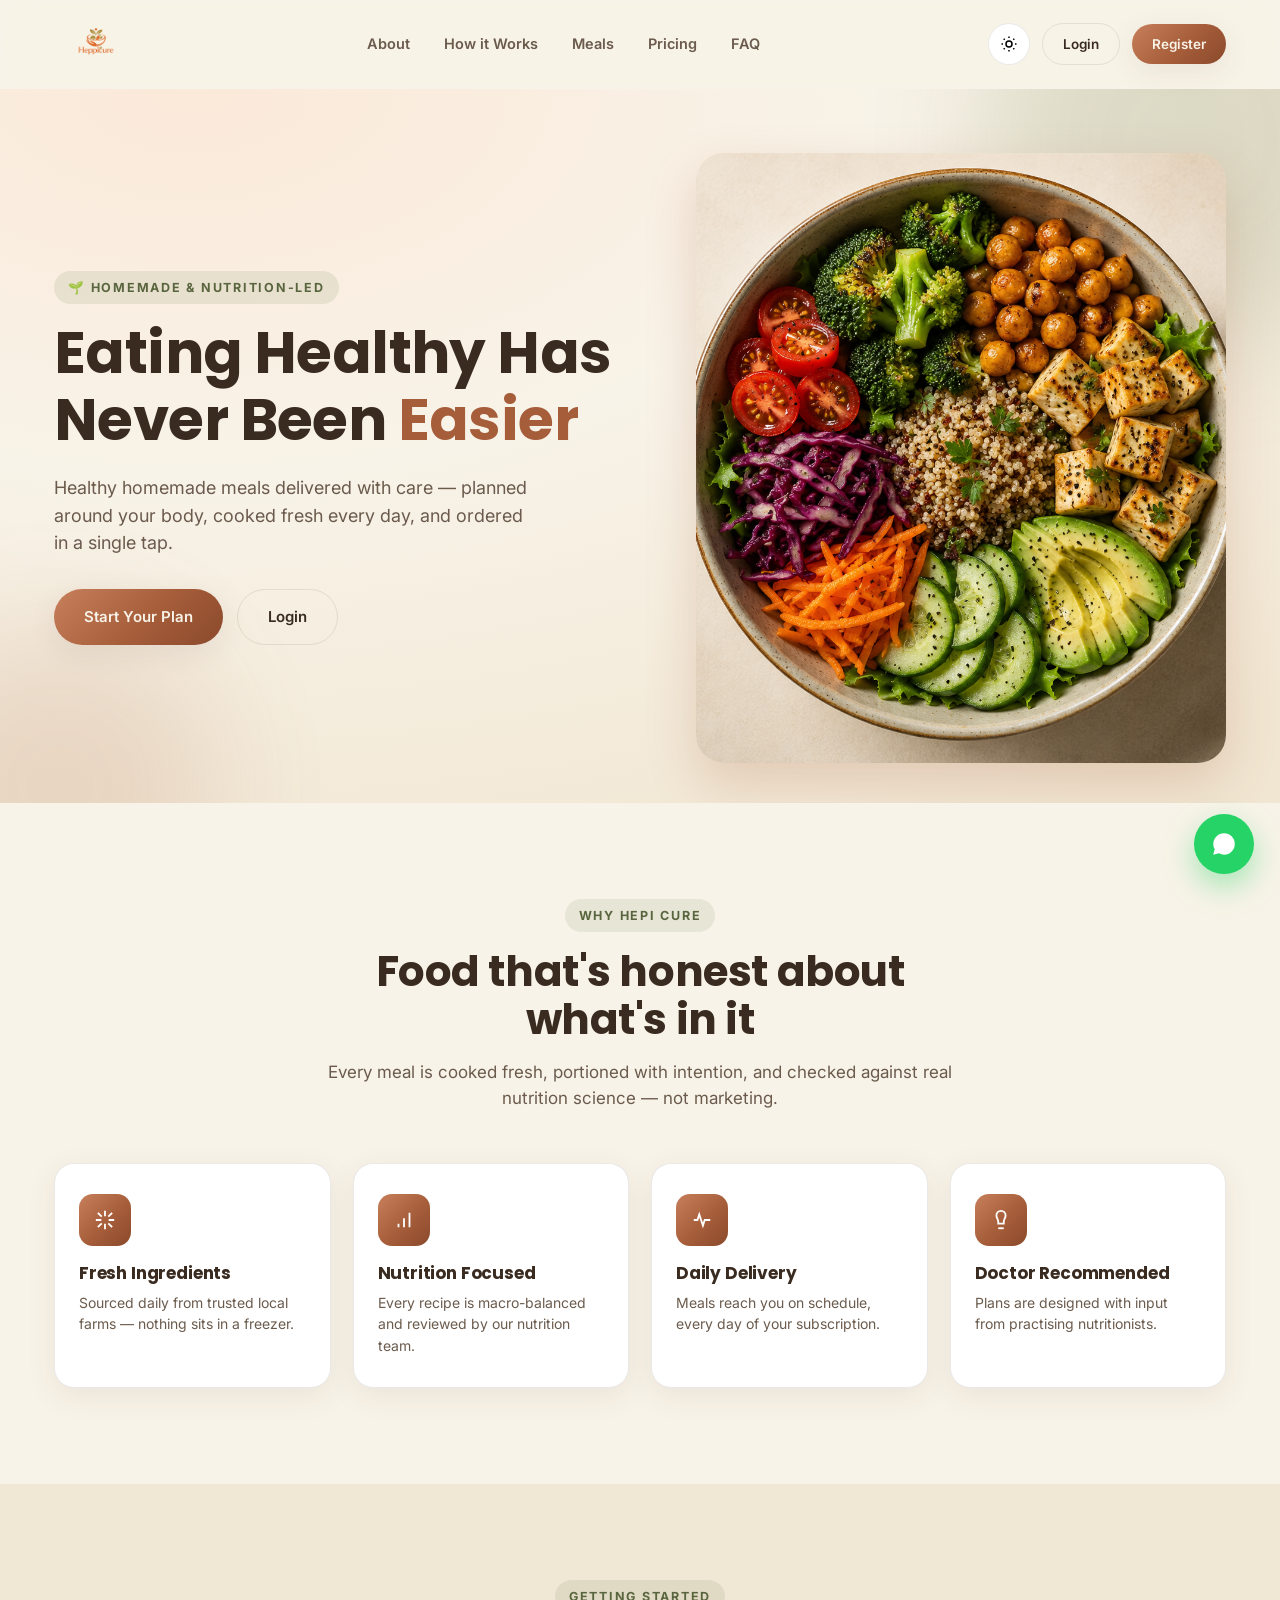
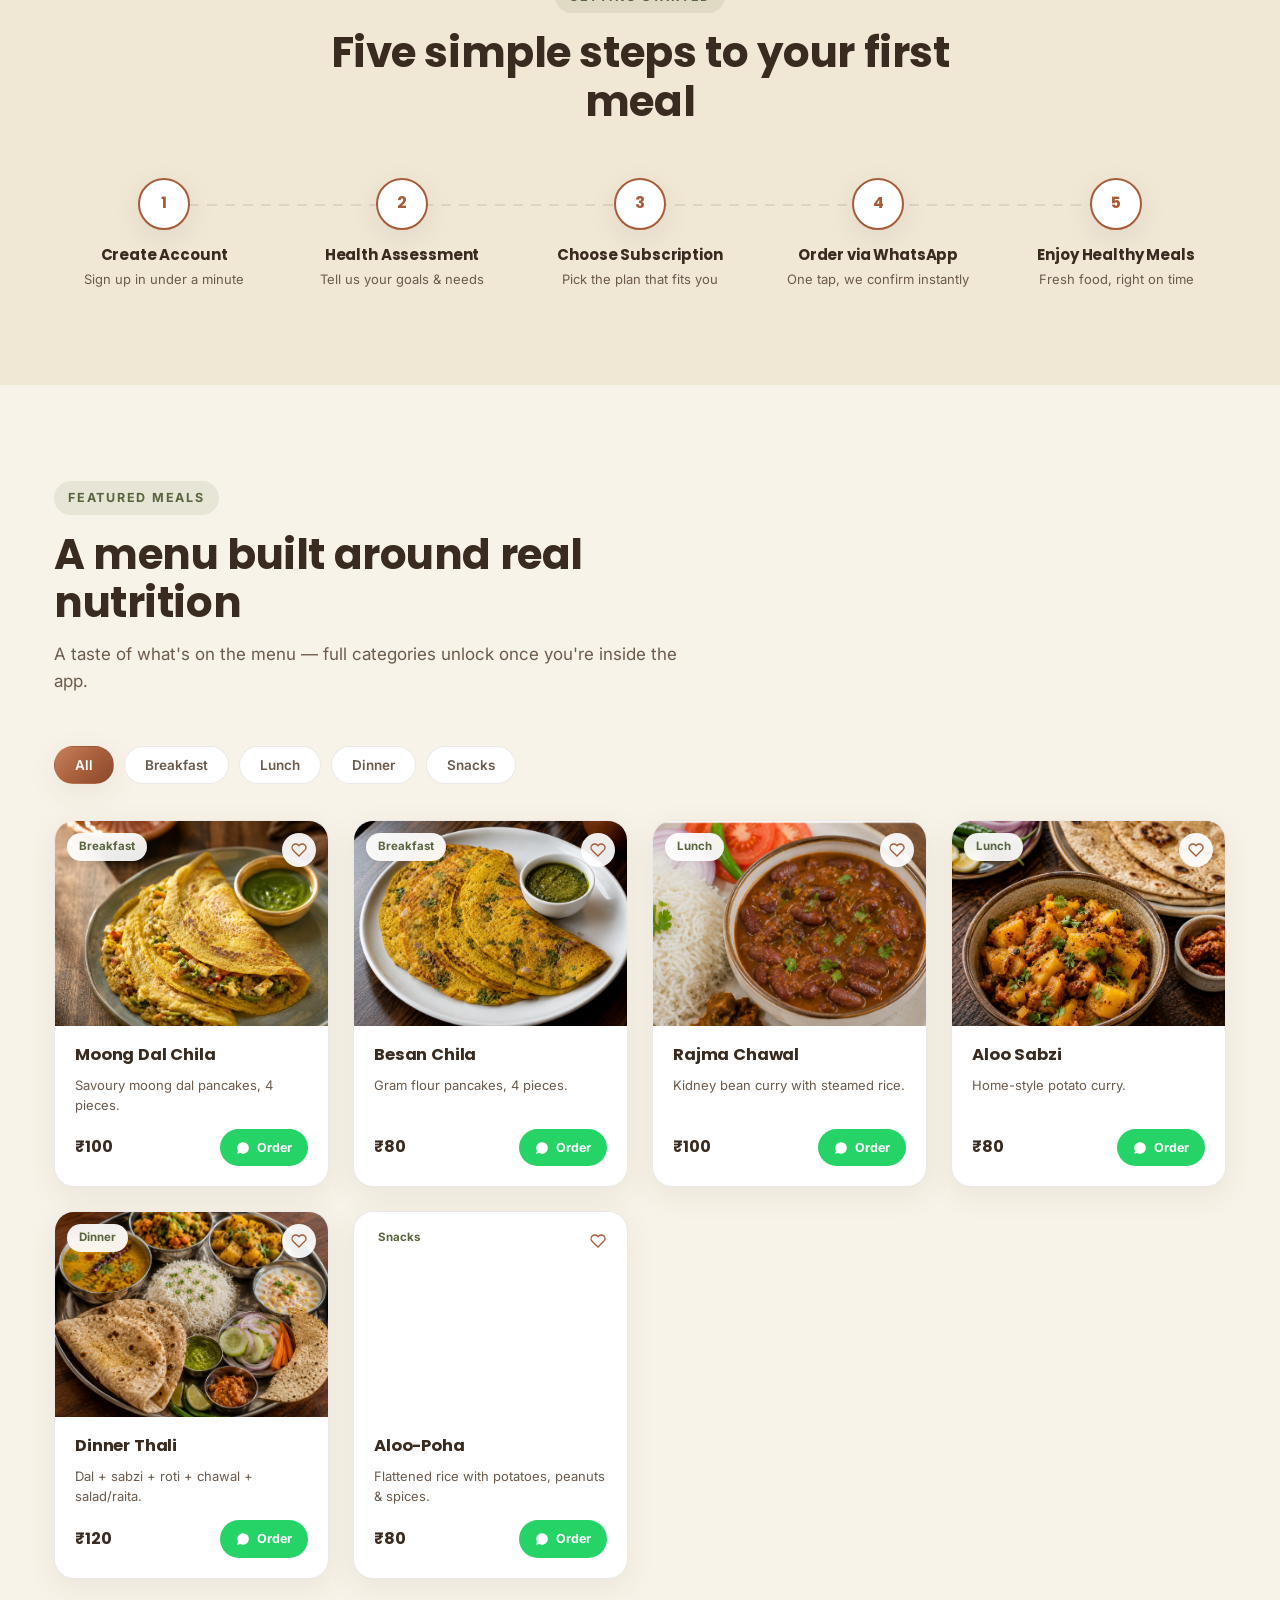
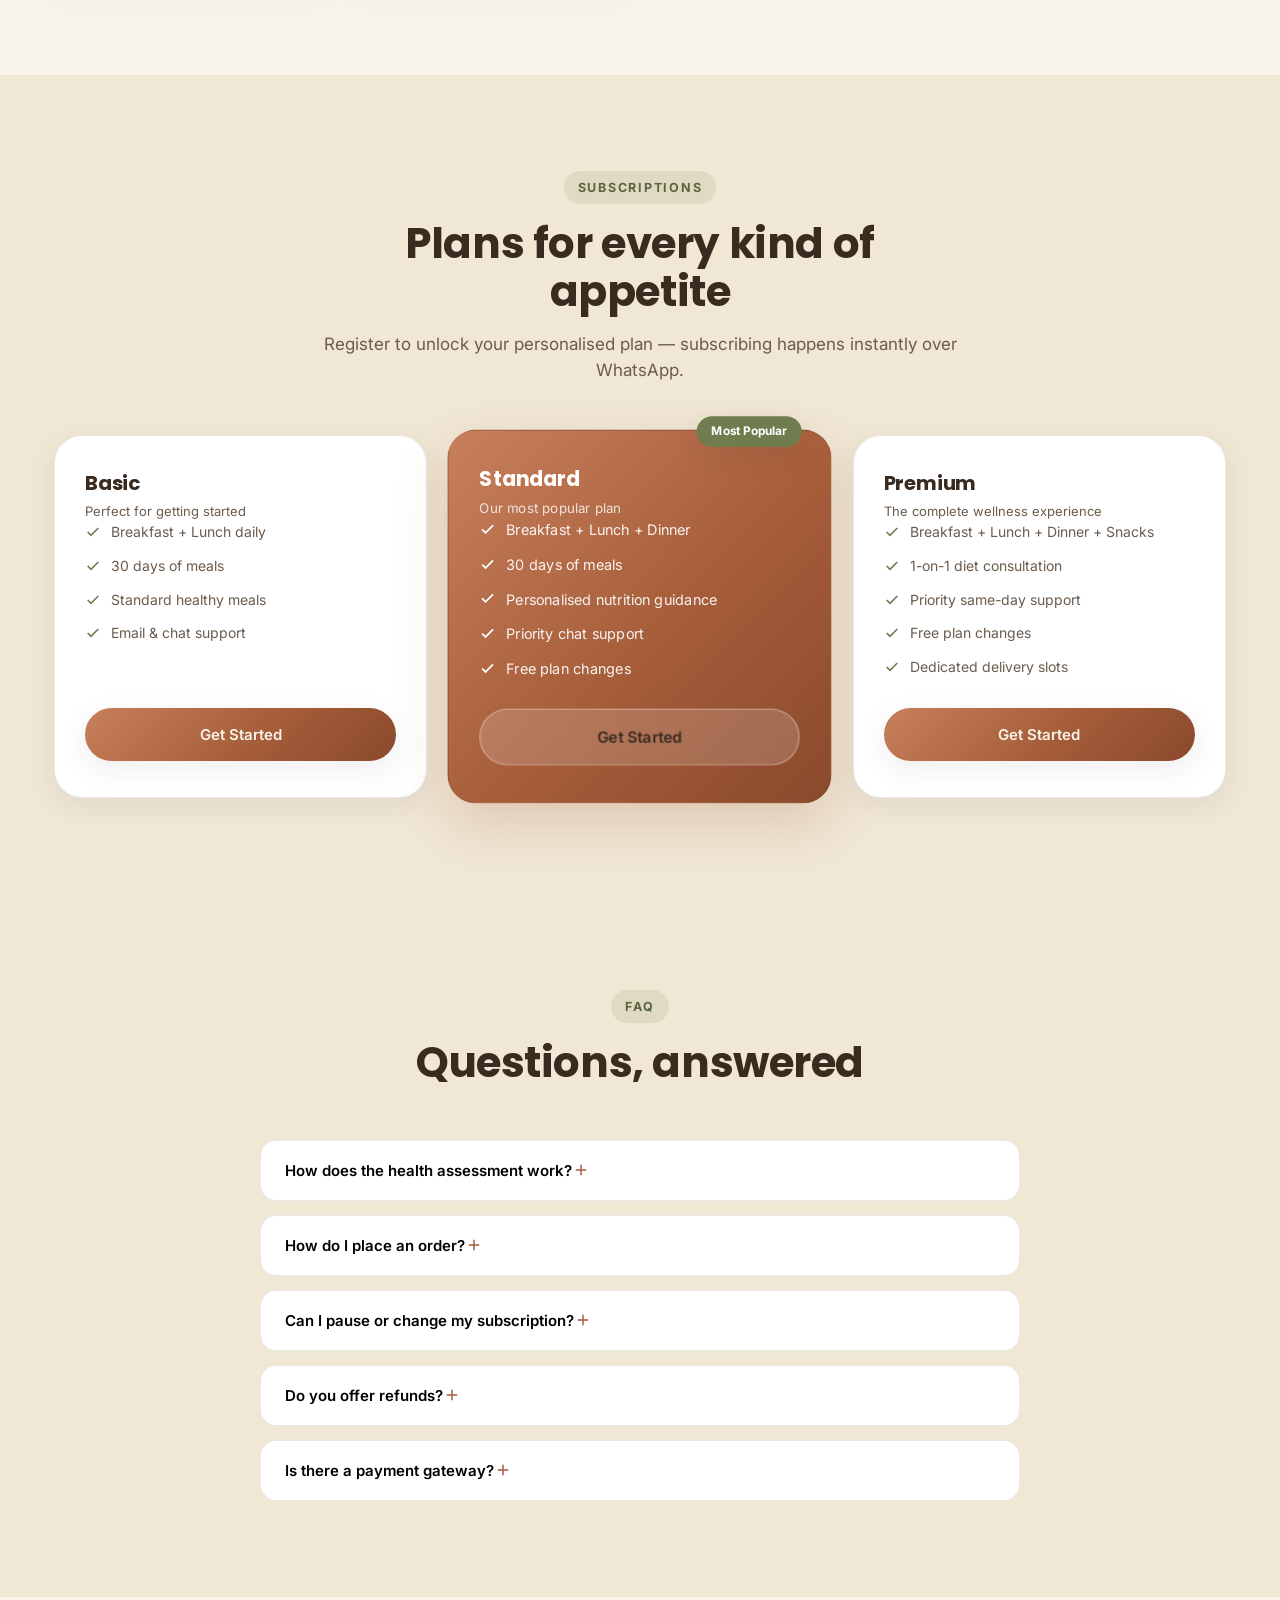
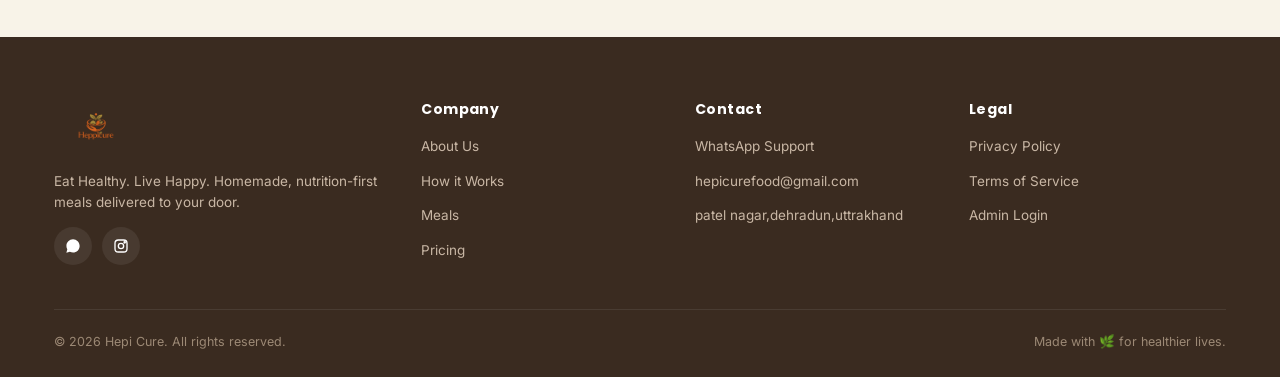
==== index.html @ 38f88aef "Initial Hepi Cure website" ====
<!DOCTYPE html>
<html lang="en">
<head>
<meta charset="UTF-8">
<meta name="viewport" content="width=device-width, initial-scale=1.0">
<title>Hepi Cure — Eat Healthy. Live Happy.</title>
<meta name="description" content="Healthy homemade meals delivered daily. Fresh, nutrition-focused, doctor-recommended subscriptions from Hepi Cure.">
<meta property="og:title" content="Hepi Cure — Eat Healthy. Live Happy.">
<meta property="og:description" content="Healthy homemade meals delivered with care, every single day.">
<meta property="og:type" content="website">
<link rel="icon" href="images/logo.png">
<link rel="stylesheet" href="css/style.css">
</head>
<body>

<nav class="nav">
  <div class="container nav-inner">
    <a href="index.html" class="logo"><img src="images/logo.png" alt="Hepi Cure" class="logo-img"></a>
    <div class="nav-links">
      <a href="#about">About</a>
      <a href="#how">How it Works</a>
      <a href="#meals">Meals</a>
      <a href="#pricing">Pricing</a>
      <a href="#faq">FAQ</a>
    </div>
    <div class="nav-actions">
      <button class="theme-toggle" onclick="toggleTheme()" aria-label="Toggle dark mode">
        <svg width="18" height="18" viewBox="0 0 24 24" fill="none" stroke="currentColor" stroke-width="2"><circle cx="12" cy="12" r="4"/><path d="M12 2v2M12 20v2M4.9 4.9l1.4 1.4M17.7 17.7l1.4 1.4M2 12h2M20 12h2M4.9 19.1l1.4-1.4M17.7 6.3l1.4-1.4"/></svg>
      </button>
      <a href="login.html" class="btn btn-outline btn-sm">Login</a>
      <a href="register.html" class="btn btn-primary btn-sm">Register</a>
    </div>
  </div>
</nav>

<!-- HERO -->
<header class="hero">
  <div class="hero-blob b1"></div>
  <div class="hero-blob b2"></div>

  <div class="container hero-grid">
    <div class="hero-copy">
      <span class="eyebrow">🌱 Homemade &amp; Nutrition-Led</span>

      <h1>
        Eating Healthy Has Never Been
        <span>Easier</span>
      </h1>

      <p>
        Healthy homemade meals delivered with care — planned around your body,
        cooked fresh every day, and ordered in a single tap.
      </p>

      <div class="hero-actions">
        <a href="register.html" class="btn btn-primary">Start Your Plan</a>
        <a href="login.html" class="btn btn-outline">Login</a>
      </div>
    </div>

    <div class="hero-visual">
      <div class="hero-photo">
        <img
          src="images/hero-veg-bowl.png"
          alt="Fresh vegetarian healthy meal bowl"
        >
      </div>
    </div>
  </div>
</header>

<!-- ABOUT -->
<section class="section" id="about">
  <div class="container">
    <div class="section-head center reveal">
      <span class="eyebrow">Why Hepi Cure</span>
      <h2>Food that's honest about what's in it</h2>
      <p>Every meal is cooked fresh, portioned with intention, and checked against real nutrition science — not marketing.</p>
    </div>
    <div class="about-grid">
      <div class="about-card reveal">
        <div class="ic"><svg width="22" height="22" viewBox="0 0 24 24" fill="none" stroke="currentColor" stroke-width="2"><path d="M12 2v6M12 22v-6M4.2 4.2l4.2 4.2M15.6 15.6l4.2 4.2M2 12h6M22 12h-6M4.2 19.8l4.2-4.2M15.6 8.4l4.2-4.2"/></svg></div>
        <h3>Fresh Ingredients</h3>
        <p>Sourced daily from trusted local farms — nothing sits in a freezer.</p>
      </div>
      <div class="about-card reveal">
        <div class="ic"><svg width="22" height="22" viewBox="0 0 24 24" fill="none" stroke="currentColor" stroke-width="2"><path d="M12 20V10M18 20V4M6 20v-4"/></svg></div>
        <h3>Nutrition Focused</h3>
        <p>Every recipe is macro-balanced and reviewed by our nutrition team.</p>
      </div>
      <div class="about-card reveal">
        <div class="ic"><svg width="22" height="22" viewBox="0 0 24 24" fill="none" stroke="currentColor" stroke-width="2"><path d="M3 12h4l2-6 4 12 2-6h6"/></svg></div>
        <h3>Daily Delivery</h3>
        <p>Meals reach you on schedule, every day of your subscription.</p>
      </div>
      <div class="about-card reveal">
        <div class="ic"><svg width="22" height="22" viewBox="0 0 24 24" fill="none" stroke="currentColor" stroke-width="2"><path d="M12 2a5 5 0 0 1 5 5c0 3-2 4-2 7v2H9v-2c0-3-2-4-2-7a5 5 0 0 1 5-5z"/><path d="M9 21h6"/></svg></div>
        <h3>Doctor Recommended</h3>
        <p>Plans are designed with input from practising nutritionists.</p>
      </div>
    </div>
  </div>
</section>

<!-- HOW IT WORKS -->
<section class="section" id="how" style="background:var(--cream-deep);">
  <div class="container">
    <div class="section-head center reveal">
      <span class="eyebrow">Getting Started</span>
      <h2>Five simple steps to your first meal</h2>
    </div>
    <div class="steps steps-row">
      <div class="step reveal"><div class="num">1</div><h4>Create Account</h4><p>Sign up in under a minute</p></div>
      <div class="step reveal"><div class="num">2</div><h4>Health Assessment</h4><p>Tell us your goals &amp; needs</p></div>
      <div class="step reveal"><div class="num">3</div><h4>Choose Subscription</h4><p>Pick the plan that fits you</p></div>
      <div class="step reveal"><div class="num">4</div><h4>Order via WhatsApp</h4><p>One tap, we confirm instantly</p></div>
      <div class="step reveal"><div class="num">5</div><h4>Enjoy Healthy Meals</h4><p>Fresh food, right on time</p></div>
    </div>
  </div>
</section>

<!-- FEATURED MEALS -->
<section class="section" id="meals">
  <div class="container">
    <div class="section-head reveal">
      <span class="eyebrow">Featured Meals</span>
      <h2>A menu built around real nutrition</h2>
      <p>A taste of what's on the menu — full categories unlock once you're inside the app.</p>
    </div>
    <div class="tabs" id="landing-tabs"></div>
    <div class="meal-grid" id="landing-meals"></div>
  </div>
</section>

<!-- PRICING PREVIEW -->
<section class="section" id="pricing" style="background:var(--cream-deep);">
  <div class="container">
    <div class="section-head center reveal">
      <span class="eyebrow">Subscriptions</span>
      <h2>Plans for every kind of appetite</h2>
      <p>Register to unlock your personalised plan — subscribing happens instantly over WhatsApp.</p>
    </div>
    <div class="pricing-grid" id="pricing-grid"></div>
  </div>
</section>

<!-- FAQ -->
<section class="section" id="faq" style="background:var(--cream-deep);">
  <div class="container">
    <div class="section-head center reveal">
      <span class="eyebrow">FAQ</span>
      <h2>Questions, answered</h2>
    </div>
    <div class="faq-list" id="faq-list"></div>
  </div>
</section>

<!-- FOOTER -->
<footer class="footer">
  <div class="container">
    <div class="footer-grid">
      <div class="footer-col">
        <a href="index.html" class="logo"><img src="images/logo.png" alt="Hepi Cure" class="logo-img"></a>
        <p>Eat Healthy. Live Happy. Homemade, nutrition-first meals delivered to your door.</p>
        <div class="social-row">
          <a href="https://wa.me/917300748429" target="_blank" rel="noopener" aria-label="WhatsApp"><svg width="16" height="16" viewBox="0 0 24 24" fill="currentColor" style="color:#fff"><path d="M12.04 2C6.58 2 2.13 6.45 2.13 11.91c0 1.75.46 3.45 1.32 4.95L2.05 22l5.25-1.38a9.9 9.9 0 0 0 4.74 1.21h.005c5.46 0 9.91-4.45 9.91-9.91 0-2.65-1.03-5.14-2.9-7.01A9.82 9.82 0 0 0 12.04 2z"/></svg></a>
          <a href="https://instagram.com" target="_blank" rel="noopener" aria-label="Instagram"><svg width="16" height="16" viewBox="0 0 24 24" fill="none" stroke="#fff" stroke-width="2"><rect x="3" y="3" width="18" height="18" rx="5"/><circle cx="12" cy="12" r="4"/><circle cx="17.5" cy="6.5" r="1"/></svg></a>
        </div>
      </div>
      <div class="footer-col">
        <h4>Company</h4>
        <ul>
          <li><a href="#about">About Us</a></li>
          <li><a href="#how">How it Works</a></li>
          <li><a href="#meals">Meals</a></li>
          <li><a href="#pricing">Pricing</a></li>
        </ul>
      </div>
      <div class="footer-col">
        <h4>Contact</h4>
        <ul>
          <li><a href="https://wa.me/917300748429" target="_blank" rel="noopener">WhatsApp Support</a></li>
          <li><a href="mailto:hepicurefood@gmail.com">hepicurefood@gmail.com</a></li>
          <li><a href="#">patel nagar,dehradun,uttrakhand</a></li>
        </ul>
      </div>
      <div class="footer-col">
        <h4>Legal</h4>
        <ul>
          <li><a href="#">Privacy Policy</a></li>
          <li><a href="#">Terms of Service</a></li>
          <li><a href="admin/login.html">Admin Login</a></li>
        </ul>
      </div>
    </div>
    <div class="footer-bottom">
      <span>© 2026 Hepi Cure. All rights reserved.</span>
      <span>Made with 🌿 for healthier lives.</span>
    </div>
  </div>
</footer>

<a class="fab-wa" href="https://wa.me/917300748429" target="_blank" rel="noopener" aria-label="Chat on WhatsApp">
  <svg width="26" height="26" viewBox="0 0 24 24" fill="currentColor"><path d="M12.04 2C6.58 2 2.13 6.45 2.13 11.91c0 1.75.46 3.45 1.32 4.95L2.05 22l5.25-1.38a9.9 9.9 0 0 0 4.74 1.21h.005c5.46 0 9.91-4.45 9.91-9.91 0-2.65-1.03-5.14-2.9-7.01A9.82 9.82 0 0 0 12.04 2z"/></svg>
</a>

<script src="js/data.js"></script>
<script src="js/app.js"></script>
<script>
  // Featured meals: 2 from each category
  const featured = CATEGORIES.flatMap(c => MEALS.filter(m=>m.cat===c.id).slice(0,2));
  let activeCat = "all";

  function renderTabs(){
    const tabs = document.getElementById("landing-tabs");
    tabs.innerHTML = `<button class="tab-btn ${activeCat==='all'?'active':''}" data-cat="all">All</button>` +
      CATEGORIES.map(c=>`<button class="tab-btn ${activeCat===c.id?'active':''}" data-cat="${c.id}">${c.label}</button>`).join("");
    tabs.querySelectorAll(".tab-btn").forEach(b=>b.addEventListener("click", ()=>{ activeCat=b.dataset.cat; renderTabs(); renderMeals(); }));
  }
  function renderMeals(){
    const grid = document.getElementById("landing-meals");
    const list = activeCat==="all" ? featured : featured.filter(m=>m.cat===activeCat);
    grid.innerHTML = list.map(mealCardHTML).join("");
    initReveal();
  }
  renderTabs(); renderMeals();

  // Pricing
  document.getElementById("pricing-grid").innerHTML = PLANS.map(p=>`
    <div class="price-card reveal ${p.featured?'featured':''}">
      ${p.featured?'<span class="ribbon">Most Popular</span>':''}
      <h3>${p.name}</h3>
      <p style="font-size:13px;${p.featured?'color:rgba(255,255,255,.8)':'color:var(--text-muted)'}">${p.tagline}</p>
      <div class="plan-price">₹${p.price}<span> ${p.period}</span></div>
      <ul class="price-list">
        ${p.features.map(f=>`<li><svg width="16" height="16" viewBox="0 0 24 24" fill="none" stroke="currentColor" stroke-width="2.5"><path d="M20 6L9 17l-5-5"/></svg>${f}</li>`).join("")}
      </ul>
      <a href="register.html" class="btn ${p.featured?'btn-ghost-light':'btn-primary'} btn-block">Get Started</a>
    </div>`).join("");

  // FAQ
  document.getElementById("faq-list").innerHTML = FAQS.map(f=>`
    <div class="faq-item">
      <button class="faq-q">${f.q}
        <svg width="18" height="18" viewBox="0 0 24 24" fill="none" stroke="currentColor" stroke-width="2"><path d="M12 5v14M5 12h14"/></svg>
      </button>
      <div class="faq-a"><p>${f.a}</p></div>
    </div>`).join("");
  initFaq();

  // redirect logged-in users
  document.addEventListener("DOMContentLoaded", initReveal);
</script>
</body>
</html>
---- css/style.css ----
/* ===========================================================
   HEPI CURE — Design System
   Eat Healthy. Live Happy.
   =========================================================== */

@import url('https://fonts.googleapis.com/css2?family=Poppins:wght@500;600;700;800&family=Inter:wght@400;500;600;700&display=swap');

:root{
  /* Brand */
  --terracotta: #A65D3A;
  --terracotta-dark: #8A4A2C;
  --terracotta-light: #C77F5C;
  --cream: #F8F3E8;
  --cream-deep: #F0E7D5;
  --olive: #6F7D4E;
  --olive-dark: #59653E;
  --ink: #3A2B20;
  --ink-soft: #6B5B4D;
  --white: #FFFFFF;

  /* Semantic */
  --bg: var(--cream);
  --surface: var(--white);
  --text: var(--ink);
  --text-muted: var(--ink-soft);
  --border: rgba(58,43,32,0.10);

  --radius: 20px;
  --radius-sm: 12px;
  --radius-lg: 28px;
  --shadow-soft: 0 8px 30px rgba(58,43,32,0.08);
  --shadow-med: 0 14px 40px rgba(58,43,32,0.14);
  --shadow-lift: 0 20px 50px rgba(166,93,58,0.22);

  --grad-hero: radial-gradient(120% 120% at 15% 0%, #FBE9D9 0%, #F8F3E8 45%, #F1E6D2 100%);
  --grad-terracotta: linear-gradient(135deg, #C77F5C 0%, #A65D3A 55%, #8A4A2C 100%);
  --grad-olive: linear-gradient(135deg, #8B9A63 0%, #6F7D4E 100%);

  --font-head: 'Poppins', sans-serif;
  --font-body: 'Inter', sans-serif;

  --ease: cubic-bezier(.22,1,.36,1);
}

[data-theme="dark"]{
  --bg: #211913;
  --surface: #2B2119;
  --text: #F3E9DC;
  --text-muted: #C9B7A5;
  --border: rgba(255,255,255,0.08);
  --cream-deep: #33261C;
  --shadow-soft: 0 8px 30px rgba(0,0,0,0.35);
  --shadow-med: 0 14px 40px rgba(0,0,0,0.45);
  --grad-hero: radial-gradient(120% 120% at 15% 0%, #3A2C20 0%, #211913 55%, #1A130E 100%);
}

*{ box-sizing:border-box; margin:0; padding:0; }
html{ scroll-behavior:smooth; }
body{
  font-family: var(--font-body);
  background: var(--bg);
  color: var(--text);
  line-height:1.55;
  -webkit-font-smoothing:antialiased;
  transition: background .35s var(--ease), color .35s var(--ease);
  overflow-x:hidden;
}
h1,h2,h3,h4{ font-family:var(--font-head); font-weight:700; line-height:1.15; letter-spacing:-0.01em; color:var(--text); }
a{ text-decoration:none; color:inherit; }
img{ max-width:100%; display:block; }
ul{ list-style:none; }
button{ font-family:var(--font-body); cursor:pointer; border:none; background:none; }
input,select,textarea{ font-family:var(--font-body); }
::selection{ background:var(--terracotta); color:var(--cream); }
:focus-visible{ outline:2.5px solid var(--olive); outline-offset:3px; border-radius:6px; }
@media (prefers-reduced-motion: reduce){ *{ animation-duration:0.001ms !important; transition-duration:0.001ms !important; } }

.container{ max-width:1220px; margin:0 auto; padding:0 24px; }
.eyebrow{
  display:inline-flex; align-items:center; gap:8px;
  font-size:12.5px; font-weight:700; letter-spacing:.14em; text-transform:uppercase;
  color:var(--olive-dark); background:rgba(111,125,78,0.12);
  padding:7px 14px; border-radius:100px; margin-bottom:16px;
}
[data-theme="dark"] .eyebrow{ color:#C9D4A8; background:rgba(139,154,99,0.18); }

.section{ padding:96px 0; }
.section-head{ max-width:640px; margin:0 0 52px; }
.section-head.center{ margin-left:auto; margin-right:auto; text-align:center; }
.section-head h2{ font-size:clamp(28px,3.4vw,42px); margin-bottom:14px; }
.section-head p{ color:var(--text-muted); font-size:17px; }

/* Buttons */
.btn{
  display:inline-flex; align-items:center; justify-content:center; gap:9px;
  padding:15px 30px; border-radius:100px; font-weight:600; font-size:15px;
  transition: transform .3s var(--ease), box-shadow .3s var(--ease), background .3s var(--ease);
  white-space:nowrap;
}
.btn-primary{ background:var(--grad-terracotta); color:var(--cream); box-shadow:var(--shadow-soft); }
.btn-primary:hover{ transform:translateY(-3px); box-shadow:var(--shadow-lift); }
.btn-outline{ background:transparent; color:var(--text); border:1.5px solid var(--border); }
.btn-outline:hover{ border-color:var(--terracotta); color:var(--terracotta); transform:translateY(-3px); }
.btn-ghost-light{ background:rgba(255,255,255,0.16); color:var(--ink); backdrop-filter:blur(10px); border:1px solid rgba(255,255,255,0.4); }
.btn-olive{ background:var(--grad-olive); color:#fff; box-shadow:0 10px 26px rgba(111,125,78,.3); }
.btn-olive:hover{ transform:translateY(-3px); }
.btn-sm{ padding:10px 20px; font-size:13.5px; }
.btn-block{ width:100%; }
.btn[disabled]{ opacity:.5; pointer-events:none; }
.btn-danger{ background:#B4472F; color:#fff; }
.btn-icon{ width:42px; height:42px; border-radius:50%; display:inline-flex; align-items:center; justify-content:center; background:var(--surface); border:1px solid var(--border); }

/* Nav */
.nav{
  position:sticky; top:0; z-index:100;
  display:flex; align-items:center; justify-content:space-between;
  padding:16px 0; background:rgba(248,243,232,0.78); backdrop-filter:blur(16px) saturate(1.4);
  border-bottom:1px solid transparent; transition:.35s var(--ease);
}
[data-theme="dark"] .nav{ background:rgba(33,25,19,0.78); }
.nav.scrolled{ border-bottom-color:var(--border); box-shadow:0 4px 24px rgba(58,43,32,0.06); }
.nav-inner{ display:flex; align-items:center; justify-content:space-between; width:100%; }
.logo{ display:flex; align-items:center; gap:10px; font-family:var(--font-head); font-weight:800; font-size:20px; }
.logo .mark{
  width:38px; height:38px; border-radius:12px; background:var(--grad-terracotta);
  display:flex; align-items:center; justify-content:center; color:#fff; font-size:18px; box-shadow:var(--shadow-soft);
}
.logo-img{ height:56px; width:auto; display:block; }
.nav-links{ display:flex; gap:34px; font-weight:600; font-size:14.5px; }
.nav-links a{ position:relative; color:var(--text-muted); transition:.25s; }
.nav-links a:hover{ color:var(--terracotta); }
.nav-actions{ display:flex; align-items:center; gap:12px; }
.theme-toggle{
  width:42px; height:42px; border-radius:50%; background:var(--surface); border:1px solid var(--border);
  display:flex; align-items:center; justify-content:center; transition:.3s;
}
.theme-toggle:hover{ border-color:var(--terracotta); }
.nav-burger{ display:none; }

/* Hero */
.hero{ position:relative; padding:64px 0 40px; background:var(--grad-hero); overflow:hidden; }
.hero-blob{ position:absolute; border-radius:50%; filter:blur(60px); opacity:.5; z-index:0; }
.hero-blob.b1{ width:420px; height:420px; background:var(--olive); top:-160px; right:-120px; opacity:.18; }
.hero-blob.b2{ width:320px; height:320px; background:var(--terracotta); bottom:-140px; left:-100px; opacity:.14; }
.hero-grid{ position:relative; z-index:1; display:grid; grid-template-columns:1.05fr .95fr; gap:56px; align-items:center; }
.hero-copy .eyebrow{ animation: fadeUp .7s var(--ease) both; }
.hero-copy h1{ font-size:clamp(36px,4.6vw,58px); margin-bottom:20px; animation: fadeUp .7s .08s var(--ease) both; }
.hero-copy h1 span{ color:var(--terracotta); position:relative; }
.hero-copy p{ font-size:18px; color:var(--text-muted); max-width:480px; margin-bottom:32px; animation: fadeUp .7s .16s var(--ease) both; }
.hero-actions{ display:flex; gap:14px; flex-wrap:wrap; animation: fadeUp .7s .24s var(--ease) both; }
.hero-stats{ display:flex; gap:34px; margin-top:44px; animation: fadeUp .7s .32s var(--ease) both; }
.hero-stats div strong{ display:block; font-family:var(--font-head); font-size:24px; color:var(--terracotta); }
.hero-stats div span{ font-size:13px; color:var(--text-muted); }
.hero-visual{ position:relative; animation: fadeUp .8s .2s var(--ease) both; }
.hero-photo{ border-radius:var(--radius-lg); overflow:hidden; box-shadow:var(--shadow-lift); aspect-ratio:4/4.6; position:relative; }
.hero-photo img{ width:100%; height:100%; object-fit:cover; }
.hero-card{
  position:absolute; background:rgba(255,255,255,0.85); backdrop-filter:blur(14px);
  border-radius:16px; padding:14px 16px; box-shadow:var(--shadow-med); display:flex; align-items:center; gap:12px;
  border:1px solid rgba(255,255,255,0.6);
}
[data-theme="dark"] .hero-card{ background:rgba(43,33,25,0.85); }
.hero-card.c1{ top:8%; left:-9%; animation: floaty 5s ease-in-out infinite; }
.hero-card.c2{ bottom:9%; right:-8%; animation: floaty 5.5s ease-in-out infinite 1s; }
.hero-card .ring{ width:44px; height:44px; border-radius:50%; }
.hero-card small{ display:block; color:var(--text-muted); font-size:11px; }
.hero-card strong{ font-family:var(--font-head); font-size:15px; }
.scroll-ind{ display:flex; justify-content:center; margin-top:56px; }
.scroll-ind span{
  width:26px; height:42px; border:2px solid var(--terracotta); border-radius:20px; position:relative; display:block; opacity:.6;
}
.scroll-ind span::after{
  content:''; position:absolute; top:8px; left:50%; transform:translateX(-50%);
  width:4px; height:8px; background:var(--terracotta); border-radius:4px; animation:scrollDown 1.6s infinite;
}
@keyframes scrollDown{ 0%{opacity:1; top:8px;} 70%{opacity:0; top:20px;} 100%{opacity:0; top:8px;} }
@keyframes floaty{ 0%,100%{ transform:translateY(0);} 50%{ transform:translateY(-10px);} }
@keyframes fadeUp{ from{opacity:0; transform:translateY(18px);} to{opacity:1; transform:translateY(0);} }
.reveal{ opacity:0; transform:translateY(24px); transition:opacity .7s var(--ease), transform .7s var(--ease); }
.reveal.in{ opacity:1; transform:translateY(0); }

/* About cards */
.about-grid{ display:grid; grid-template-columns:repeat(4,1fr); gap:22px; }
.about-card{
  background:var(--surface); border:1px solid var(--border); border-radius:var(--radius);
  padding:30px 24px; box-shadow:var(--shadow-soft); transition:.35s var(--ease);
}
.about-card:hover{ transform:translateY(-8px); box-shadow:var(--shadow-med); border-color:var(--terracotta); }
.about-card .ic{
  width:52px; height:52px; border-radius:14px; background:var(--grad-terracotta); color:#fff;
  display:flex; align-items:center; justify-content:center; margin-bottom:18px;
}
.about-card h3{ font-size:17px; margin-bottom:8px; }
.about-card p{ font-size:14px; color:var(--text-muted); }

/* How it works */
.steps{ position:relative; }
.steps-row{ display:grid; grid-template-columns:repeat(5,1fr); gap:18px; position:relative; }
.steps-row::before{
  content:''; position:absolute; top:26px; left:10%; right:10%; height:2px;
  background:repeating-linear-gradient(90deg, var(--border) 0 10px, transparent 10px 18px); z-index:0;
}
.step{ position:relative; z-index:1; text-align:center; }
.step .num{
  width:52px; height:52px; border-radius:50%; background:var(--surface); border:2px solid var(--terracotta);
  color:var(--terracotta); font-family:var(--font-head); font-weight:700; display:flex; align-items:center; justify-content:center;
  margin:0 auto 16px; box-shadow:var(--shadow-soft);
}
.step h4{ font-size:15px; margin-bottom:6px; }
.step p{ font-size:13px; color:var(--text-muted); }

/* Meal cards */
.tabs{ display:flex; gap:10px; flex-wrap:wrap; margin-bottom:36px; }
.tab-btn{
  padding:10px 20px; border-radius:100px; border:1.5px solid var(--border); font-weight:600; font-size:13.5px;
  color:var(--text-muted); background:var(--surface); transition:.25s;
}
.tab-btn:hover{ border-color:var(--terracotta); color:var(--terracotta); }
.tab-btn.active{ background:var(--grad-terracotta); color:#fff; border-color:transparent; box-shadow:var(--shadow-soft); }

.meal-grid{ display:grid; grid-template-columns:repeat(auto-fill,minmax(270px,1fr)); gap:24px; }
.meal-card{
  background:var(--surface); border-radius:var(--radius); overflow:hidden; box-shadow:var(--shadow-soft);
  border:1px solid var(--border); transition:.35s var(--ease); display:flex; flex-direction:column;
}
.meal-card:hover{ transform:translateY(-8px); box-shadow:var(--shadow-med); }
.meal-media{ position:relative; aspect-ratio:4/3; overflow:hidden; }
.meal-media img{ width:100%; height:100%; object-fit:cover; transition:transform .5s var(--ease); }
.meal-card:hover .meal-media img{ transform:scale(1.08); }
.meal-badge{
  position:absolute; top:12px; left:12px; background:rgba(255,255,255,.92); backdrop-filter:blur(6px);
  padding:5px 12px; border-radius:100px; font-size:11.5px; font-weight:700; color:var(--olive-dark);
}
.meal-fav{
  position:absolute; top:12px; right:12px; width:34px; height:34px; border-radius:50%;
  background:rgba(255,255,255,.92); display:flex; align-items:center; justify-content:center; color:var(--terracotta);
}
.meal-body{ padding:20px; display:flex; flex-direction:column; gap:10px; flex:1; }
.meal-body h3{ font-size:16.5px; }
.meal-body .desc{ font-size:13px; color:var(--text-muted); flex:1; }
.macro-row{ display:flex; gap:14px; padding:12px 0; border-top:1px dashed var(--border); border-bottom:1px dashed var(--border); }
.macro{ text-align:center; flex:1; }
.macro strong{ display:block; font-family:var(--font-head); font-size:14.5px; color:var(--terracotta); }
.macro span{ font-size:10.5px; color:var(--text-muted); text-transform:uppercase; letter-spacing:.05em; }
.meal-foot{ display:flex; align-items:center; justify-content:space-between; margin-top:4px; }
.price{ font-family:var(--font-head); font-weight:700; color:var(--ink); }
[data-theme="dark"] .price{ color:var(--text); }
.wa-btn{
  display:inline-flex; align-items:center; gap:7px; background:#25D366; color:#fff; padding:9px 16px;
  border-radius:100px; font-size:12.5px; font-weight:700; transition:.25s;
}
.wa-btn:hover{ transform:translateY(-2px); box-shadow:0 8px 20px rgba(37,211,102,.35); }

/* Pricing */
.pricing-grid{ display:grid; grid-template-columns:repeat(3,1fr); gap:26px; align-items:stretch; }
.price-card{
  background:var(--surface); border-radius:var(--radius-lg); padding:36px 30px; border:1px solid var(--border);
  box-shadow:var(--shadow-soft); display:flex; flex-direction:column; transition:.35s var(--ease); position:relative;
}
.price-card:hover{ transform:translateY(-8px); box-shadow:var(--shadow-med); }
.price-card.featured{ background:var(--grad-terracotta); color:#fff; transform:scale(1.03); box-shadow:var(--shadow-lift); }
.price-card.featured:hover{ transform:scale(1.03) translateY(-8px); }
.price-card.featured .price-list li{ color:rgba(255,255,255,.92); }
.price-card.featured .plan-price span{ color:rgba(255,255,255,.75); }
.price-card.featured h3{ color:#fff; }
.ribbon{ position:absolute; top:-14px; right:28px; background:var(--olive); color:#fff; font-size:11.5px; font-weight:700; padding:6px 14px; border-radius:100px; box-shadow:var(--shadow-soft); }
.price-card h3{ font-size:20px; margin-bottom:6px; }
.plan-price{ font-family:var(--font-head); font-size:36px; font-weight:800; margin:14px 0 20px; }
.plan-price span{ font-size:14px; font-weight:500; color:var(--text-muted); }
.price-list{ display:flex; flex-direction:column; gap:12px; margin-bottom:28px; flex:1; }
.price-list li{ display:flex; align-items:center; gap:10px; font-size:14px; color:var(--text-muted); }
.price-list li svg{ flex-shrink:0; color:var(--olive); }
.price-card.featured .price-list li svg{ color:#fff; }

/* Testimonials */
.testi-grid{ display:grid; grid-template-columns:repeat(3,1fr); gap:24px; }
.testi-card{ background:var(--surface); border-radius:var(--radius); padding:28px; border:1px solid var(--border); box-shadow:var(--shadow-soft); }
.testi-stars{ color:#E3A23A; font-size:14px; margin-bottom:14px; letter-spacing:2px; }
.testi-card p{ font-size:14.5px; color:var(--text-muted); margin-bottom:20px; }
.testi-person{ display:flex; align-items:center; gap:12px; }
.testi-person img{ width:44px; height:44px; border-radius:50%; object-fit:cover; }
.testi-person strong{ display:block; font-size:14px; }
.testi-person span{ font-size:12px; color:var(--text-muted); }

/* FAQ */
.faq-list{ max-width:760px; margin:0 auto; display:flex; flex-direction:column; gap:14px; }
.faq-item{ background:var(--surface); border:1px solid var(--border); border-radius:16px; overflow:hidden; }
.faq-q{ display:flex; align-items:center; justify-content:space-between; padding:20px 24px; font-weight:600; font-size:15px; }
.faq-q svg{ transition:transform .3s var(--ease); flex-shrink:0; color:var(--terracotta); }
.faq-item.open .faq-q svg{ transform:rotate(45deg); }
.faq-a{ max-height:0; overflow:hidden; transition:max-height .4s var(--ease); }
.faq-item.open .faq-a{ max-height:220px; }
.faq-a p{ padding:0 24px 20px; font-size:14px; color:var(--text-muted); }

/* Footer */
.footer{ background:var(--ink); color:#EFE4D6; padding:64px 0 26px; margin-top:40px; }
[data-theme="dark"] .footer{ background:#160F0A; }
.footer-grid{ display:grid; grid-template-columns:1.4fr 1fr 1fr 1.1fr; gap:40px; margin-bottom:44px; }
.footer .logo{ color:#fff; margin-bottom:14px; }
.footer-col h4{ color:#fff; font-size:14px; margin-bottom:16px; letter-spacing:.03em; }
.footer-col p{ color:#C9B7A5; font-size:13.5px; }
.footer-col ul{ display:flex; flex-direction:column; gap:10px; }
.footer-col a{ color:#C9B7A5; font-size:13.5px; transition:.2s; }
.footer-col a:hover{ color:var(--terracotta-light); }
.footer-bottom{ border-top:1px solid rgba(255,255,255,0.08); padding-top:22px; display:flex; justify-content:space-between; font-size:12.5px; color:#9C8975; flex-wrap:wrap; gap:10px; }
.social-row{ display:flex; gap:10px; margin-top:14px; }
.social-row a{ width:38px; height:38px; border-radius:50%; background:rgba(255,255,255,0.07); display:flex; align-items:center; justify-content:center; }
.social-row a:hover{ background:var(--terracotta); }

/* Floating WhatsApp */
.fab-wa{
  position:fixed; bottom:26px; right:26px; width:60px; height:60px; border-radius:50%;
  background:#25D366; display:flex; align-items:center; justify-content:center; box-shadow:0 12px 30px rgba(37,211,102,.4);
  z-index:200; color:#fff; animation:pulse 2.4s infinite;
}
.fab-wa:hover{ transform:scale(1.08); }
@keyframes pulse{ 0%{box-shadow:0 12px 30px rgba(37,211,102,.4);} 50%{box-shadow:0 12px 30px rgba(37,211,102,.15), 0 0 0 12px rgba(37,211,102,.08);} 100%{box-shadow:0 12px 30px rgba(37,211,102,.4);} }

/* Auth pages */
.auth-wrap{ min-height:100vh; display:grid; grid-template-columns:1fr 1fr; }
.auth-visual{ position:relative; background:var(--grad-terracotta); display:flex; align-items:center; justify-content:center; padding:60px; overflow:hidden; }
.auth-visual::before{ content:''; position:absolute; inset:0; background:radial-gradient(60% 60% at 30% 20%, rgba(255,255,255,.18), transparent); }
.auth-visual-inner{ position:relative; z-index:1; color:#fff; max-width:420px; }
.auth-visual-inner .mark{ width:60px; height:60px; border-radius:16px; background:rgba(255,255,255,.18); display:flex; align-items:center; justify-content:center; margin-bottom:28px; font-size:26px; backdrop-filter:blur(6px); }
.auth-logo-img{ height:64px; width:auto; display:block; margin-bottom:28px; }
.auth-visual-inner h2{ color:#fff; font-size:30px; margin-bottom:14px; }
.auth-visual-inner p{ color:rgba(255,255,255,.85); font-size:15px; }
.auth-quote{ margin-top:40px; padding:20px; background:rgba(255,255,255,.14); border-radius:16px; backdrop-filter:blur(8px); }
.auth-form-side{ display:flex; align-items:center; justify-content:center; padding:40px; }
.auth-box{ width:100%; max-width:400px; }
.auth-box .back{ display:inline-flex; align-items:center; gap:6px; font-size:13.5px; color:var(--text-muted); margin-bottom:28px; }
.auth-box h1{ font-size:28px; margin-bottom:8px; }
.auth-box > p{ color:var(--text-muted); font-size:14.5px; margin-bottom:32px; }
.field{ margin-bottom:18px; }
.field label{ display:block; font-size:13px; font-weight:600; margin-bottom:8px; color:var(--text-muted); }
.field .input-wrap{ position:relative; }
.field input, .field select, .field textarea{
  width:100%; padding:14px 16px 14px 44px; border-radius:14px; border:1.5px solid var(--border);
  background:var(--surface); color:var(--text); font-size:14.5px; transition:.25s;
}
.field input:focus, .field select:focus, .field textarea:focus{ border-color:var(--terracotta); }
.field .input-wrap svg{ position:absolute; left:15px; top:50%; transform:translateY(-50%); color:var(--text-muted); }
.field .toggle-pass{ position:absolute; right:15px; top:50%; transform:translateY(-50%); color:var(--text-muted); }
.field-row{ display:flex; align-items:center; justify-content:space-between; margin:-6px 0 20px; font-size:13px; }
.checkbox-row{ display:flex; align-items:center; gap:8px; color:var(--text-muted); }
.link-accent{ color:var(--terracotta); font-weight:600; }
.auth-divider{ display:flex; align-items:center; gap:14px; margin:26px 0; color:var(--text-muted); font-size:12.5px; }
.auth-divider::before, .auth-divider::after{ content:''; flex:1; height:1px; background:var(--border); }
.auth-switch{ text-align:center; margin-top:24px; font-size:14px; color:var(--text-muted); }
.form-error{ color:#B4472F; font-size:12.5px; margin-top:6px; display:none; }
.form-error.show{ display:block; }

/* Interstitial (assessment) */
.interstitial{ min-height:100vh; display:flex; align-items:center; justify-content:center; padding:24px; background:var(--grad-hero); }
.inter-card{ max-width:520px; width:100%; background:var(--surface); border-radius:var(--radius-lg); padding:48px 40px; box-shadow:var(--shadow-med); text-align:center; border:1px solid var(--border); }
.inter-card .icon-blob{ width:84px; height:84px; border-radius:26px; background:var(--grad-olive); display:flex; align-items:center; justify-content:center; margin:0 auto 26px; color:#fff; box-shadow:var(--shadow-soft); }
.inter-card h1{ font-size:26px; margin-bottom:12px; }
.inter-card p{ color:var(--text-muted); margin-bottom:32px; }
.inter-actions{ display:flex; flex-direction:column; gap:12px; }
.progress-dots{ display:flex; justify-content:center; gap:8px; margin-bottom:30px; }
.progress-dots span{ width:8px; height:8px; border-radius:50%; background:var(--border); }
.progress-dots span.active{ background:var(--terracotta); width:22px; border-radius:5px; transition:.3s; }

/* Dashboard shell */
.app-shell{ min-height:100vh; padding-bottom:96px; background:var(--bg); }
.app-topbar{ padding:24px 0 4px; }
.app-greet{ display:flex; align-items:center; justify-content:space-between; margin-bottom:22px; }
.app-greet h1{ font-size:22px; }
.app-greet p{ color:var(--text-muted); font-size:13.5px; }
.avatar{ width:46px; height:46px; border-radius:50%; object-fit:cover; border:2px solid var(--surface); box-shadow:var(--shadow-soft); }
.search-bar{ position:relative; margin-bottom:24px; }
.search-bar input{ width:100%; padding:16px 16px 16px 48px; border-radius:16px; border:1.5px solid var(--border); background:var(--surface); font-size:14.5px; box-shadow:var(--shadow-soft); }
.search-bar svg{ position:absolute; left:17px; top:50%; transform:translateY(-50%); color:var(--text-muted); }
.cat-scroll{ display:flex; gap:12px; overflow-x:auto; padding-bottom:10px; margin-bottom:8px; scrollbar-width:none; }
.cat-scroll::-webkit-scrollbar{ display:none; }
.cat-chip{
  flex-shrink:0; display:flex; flex-direction:column; align-items:center; gap:8px; padding:14px 20px; border-radius:18px;
  background:var(--surface); border:1.5px solid var(--border); min-width:84px; transition:.25s; font-size:12px; font-weight:600; color:var(--text-muted);
}
.cat-chip .ic{ width:34px; height:34px; border-radius:10px; display:flex; align-items:center; justify-content:center; background:var(--cream-deep); overflow:hidden; }
.cat-chip .ic img{ width:100%; height:100%; object-fit:cover; border-radius:10px; }
.cat-chip.active{ border-color:var(--terracotta); background:rgba(166,93,58,0.08); color:var(--terracotta); }
.cat-chip.active .ic{ background:var(--grad-terracotta); color:#fff; }

/* Bottom nav */
.bottom-nav{
  position:fixed; bottom:0; left:0; right:0; z-index:150; background:var(--surface); border-top:1px solid var(--border);
  display:flex; justify-content:space-around; padding:10px 8px calc(10px + env(safe-area-inset-bottom));
  box-shadow:0 -8px 24px rgba(58,43,32,.06);
}
.bn-item{ display:flex; flex-direction:column; align-items:center; gap:4px; font-size:10.5px; color:var(--text-muted); font-weight:600; padding:6px 14px; border-radius:12px; transition:.25s; }
.bn-item.active{ color:var(--terracotta); background:rgba(166,93,58,0.08); }

/* Timeline (track order) */
.timeline{ display:flex; flex-direction:column; gap:0; margin:32px 0; }
.tl-step{ display:flex; gap:18px; position:relative; padding-bottom:34px; }
.tl-step:last-child{ padding-bottom:0; }
.tl-step::before{ content:''; position:absolute; left:19px; top:40px; bottom:0; width:2px; background:var(--border); }
.tl-step:last-child::before{ display:none; }
.tl-dot{ width:40px; height:40px; border-radius:50%; background:var(--surface); border:2px solid var(--border); display:flex; align-items:center; justify-content:center; flex-shrink:0; z-index:1; color:var(--text-muted); }
.tl-step.done .tl-dot{ background:var(--grad-olive); border-color:transparent; color:#fff; }
.tl-step.current .tl-dot{ background:var(--grad-terracotta); border-color:transparent; color:#fff; animation:pulseRing 1.8s infinite; }
@keyframes pulseRing{ 0%{box-shadow:0 0 0 0 rgba(166,93,58,.35);} 70%{box-shadow:0 0 0 10px rgba(166,93,58,0);} 100%{box-shadow:0 0 0 0 rgba(166,93,58,0);} }
.tl-content h4{ font-size:15px; margin-bottom:4px; }
.tl-content p{ font-size:13px; color:var(--text-muted); }
.tl-step.done .tl-content h4{ color:var(--olive-dark); }

/* Cards generic */
.card{ background:var(--surface); border-radius:var(--radius); padding:24px; border:1px solid var(--border); box-shadow:var(--shadow-soft); }
.stat-row{ display:grid; grid-template-columns:repeat(3,1fr); gap:14px; margin:20px 0; }
.stat-box{ background:var(--cream-deep); border-radius:14px; padding:16px; text-align:center; }
[data-theme="dark"] .stat-box{ background:rgba(255,255,255,0.04); }
.stat-box strong{ display:block; font-family:var(--font-head); font-size:19px; color:var(--terracotta); }
.stat-box span{ font-size:11px; color:var(--text-muted); }

/* Toast */
.toast-wrap{ position:fixed; top:20px; right:20px; z-index:400; display:flex; flex-direction:column; gap:10px; }
.toast{
  background:var(--ink); color:#F3E9DC; padding:14px 20px; border-radius:14px; font-size:13.5px; font-weight:500;
  box-shadow:var(--shadow-med); display:flex; align-items:center; gap:10px; animation:toastIn .35s var(--ease);
}
@keyframes toastIn{ from{ opacity:0; transform:translateX(30px);} to{opacity:1; transform:translateX(0);} }
.toast.success svg{ color:#8FBF6F; }

/* Skeleton */
.skeleton{ background:linear-gradient(90deg, var(--cream-deep) 25%, var(--border) 37%, var(--cream-deep) 63%); background-size:400% 100%; animation:shimmer 1.4s infinite; border-radius:14px; }
@keyframes shimmer{ 0%{background-position:100% 0;} 100%{background-position:0 0;} }

/* Modal */
.modal-bg{ position:fixed; inset:0; background:rgba(58,43,32,0.45); backdrop-filter:blur(4px); z-index:300; display:none; align-items:center; justify-content:center; padding:20px; }
.modal-bg.open{ display:flex; }
.modal{ background:var(--surface); border-radius:var(--radius); padding:30px; max-width:440px; width:100%; box-shadow:var(--shadow-lift); }

/* Admin */
.admin-shell{ display:grid; grid-template-columns:250px 1fr; min-height:100vh; }
.admin-sidebar{ background:var(--ink); color:#EFE4D6; padding:26px 18px; display:flex; flex-direction:column; }
[data-theme="dark"] .admin-sidebar{ background:#160F0A; }
.admin-sidebar .logo{ color:#fff; margin-bottom:34px; padding:0 8px; }
.admin-nav{ display:flex; flex-direction:column; gap:4px; flex:1; }
.admin-nav a{ display:flex; align-items:center; gap:12px; padding:12px 14px; border-radius:12px; font-size:13.5px; font-weight:600; color:#C9B7A5; transition:.2s; }
.admin-nav a:hover{ background:rgba(255,255,255,.06); color:#fff; }
.admin-nav a.active{ background:var(--grad-terracotta); color:#fff; }
.admin-main{ padding:30px 34px; overflow-x:hidden; }
.admin-header{ display:flex; align-items:center; justify-content:space-between; margin-bottom:26px; }
.admin-header h1{ font-size:22px; }
.data-table{ width:100%; border-collapse:collapse; background:var(--surface); border-radius:var(--radius); overflow:hidden; box-shadow:var(--shadow-soft); }
.data-table th{ text-align:left; font-size:11.5px; text-transform:uppercase; letter-spacing:.05em; color:var(--text-muted); padding:14px 18px; background:var(--cream-deep); }
[data-theme="dark"] .data-table th{ background:rgba(255,255,255,0.04); }
.data-table td{ padding:14px 18px; font-size:13.5px; border-top:1px solid var(--border); }
.pill{ padding:4px 12px; border-radius:100px; font-size:11px; font-weight:700; }
.pill.green{ background:rgba(111,125,78,.15); color:var(--olive-dark); }
.pill.orange{ background:rgba(166,93,58,.15); color:var(--terracotta); }
.pill.gray{ background:rgba(58,43,32,.08); color:var(--text-muted); }
.admin-tab-content{ display:none; }
.admin-tab-content.active{ display:block; }
.kpi-grid{ display:grid; grid-template-columns:repeat(4,1fr); gap:20px; margin-bottom:28px; }
.kpi-card{ background:var(--surface); border-radius:var(--radius); padding:22px; box-shadow:var(--shadow-soft); border:1px solid var(--border); }
.kpi-card .ic{ width:40px; height:40px; border-radius:12px; display:flex; align-items:center; justify-content:center; margin-bottom:14px; }
.kpi-card strong{ display:block; font-family:var(--font-head); font-size:24px; }
.kpi-card span{ font-size:12.5px; color:var(--text-muted); }
.table-toolbar{ display:flex; justify-content:space-between; align-items:center; margin-bottom:16px; gap:12px; flex-wrap:wrap; }
.table-toolbar input, .table-toolbar select{ padding:10px 14px; border-radius:10px; border:1.5px solid var(--border); background:var(--surface); font-size:13px; }
.icon-action{ width:32px; height:32px; border-radius:8px; display:inline-flex; align-items:center; justify-content:center; color:var(--text-muted); transition:.2s; }
.icon-action:hover{ background:var(--cream-deep); color:var(--terracotta); }

/* Responsive */
@media (max-width: 980px){
  .hero-grid{ grid-template-columns:1fr; }
  .about-grid{ grid-template-columns:repeat(2,1fr); }
  .steps-row{ grid-template-columns:repeat(3,1fr); row-gap:30px; }
  .steps-row::before{ display:none; }
  .pricing-grid, .testi-grid{ grid-template-columns:1fr; }
  .footer-grid{ grid-template-columns:1fr 1fr; }
  .auth-visual{ display:none; }
  .auth-wrap{ grid-template-columns:1fr; }
  .admin-shell{ grid-template-columns:1fr; }
  .admin-sidebar{ display:none; }
  .kpi-grid{ grid-template-columns:repeat(2,1fr); }
}
@media (max-width: 640px){
  .nav-links{ display:none; }
  .about-grid{ grid-template-columns:1fr; }
  .steps-row{ grid-template-columns:1fr 1fr; }
  .section{ padding:64px 0; }
  .hero{ padding-top:32px; }
  .hero-card{ display:none; }
  .footer-grid{ grid-template-columns:1fr; gap:30px; }
  .kpi-grid{ grid-template-columns:1fr; }
}


/* Admin editing and full responsive improvements */
.admin-menu-btn{display:none;position:fixed;top:14px;left:14px;z-index:260;width:44px;height:44px;border-radius:12px;background:var(--grad-terracotta);color:#fff;font-size:22px;box-shadow:var(--shadow-med)}
.admin-category-grid{grid-template-columns:repeat(5,minmax(150px,1fr));}
.admin-category-card,.price-card{position:relative;}
.category-edit,.plan-edit{position:absolute;right:14px;top:14px;background:var(--cream-deep);color:var(--terracotta);z-index:2;}
.featured .plan-edit{background:rgba(255,255,255,.18);color:#fff;}
.modal-title-row{display:flex;align-items:center;justify-content:space-between;gap:16px;margin-bottom:20px}.modal-title-row button{font-size:20px;color:var(--text-muted)}
.admin-edit-modal{max-height:90vh;overflow:auto}.admin-edit-modal textarea{width:100%;resize:vertical;min-height:120px}.check-row{display:flex;gap:10px;align-items:center;margin:0 0 20px;color:var(--text-muted);font-size:14px}

@media (max-width:980px){
  .admin-menu-btn{display:flex;align-items:center;justify-content:center}
  .admin-sidebar{display:flex;position:fixed;inset:0 auto 0 0;width:min(82vw,290px);z-index:250;transform:translateX(-105%);transition:transform .3s var(--ease);box-shadow:20px 0 50px rgba(0,0,0,.25)}
  .admin-sidebar.mobile-open{transform:translateX(0)}
  .admin-main{padding:76px 18px 28px}
  .admin-category-grid{grid-template-columns:repeat(2,minmax(0,1fr))}
  .data-table{display:block;overflow-x:auto;white-space:nowrap;-webkit-overflow-scrolling:touch}
  .pricing-grid{gap:18px}
}
@media (max-width:640px){
  .container{padding:0 16px}.nav{padding:12px 0}.logo{font-size:17px}.logo .mark{width:34px;height:34px}
  .nav-actions{gap:7px}.nav-actions .btn{padding:9px 13px;font-size:12px}.theme-toggle{width:38px;height:38px}
  .hero-copy p,.section-head p{font-size:15px}.hero-actions{flex-direction:column}.hero-actions .btn{width:100%}.hero-stats{gap:18px;flex-wrap:wrap}
  .meal-grid{grid-template-columns:1fr}.meal-card:hover,.about-card:hover{transform:none}.meal-foot{align-items:center}.wa-btn{padding:10px 14px}
  .tabs{overflow-x:auto;flex-wrap:nowrap;padding-bottom:6px}.tab-btn{flex:0 0 auto}
  .pricing-grid{grid-template-columns:1fr}.price-card{padding:28px 20px}.footer-bottom{flex-direction:column;gap:8px;text-align:center}
  .admin-main{padding-left:12px;padding-right:12px}.admin-header h1{font-size:18px}.admin-category-grid{grid-template-columns:1fr}
  .table-toolbar{align-items:stretch}.table-toolbar input,.table-toolbar select,.table-toolbar .btn{width:100%}
  .modal-bg{padding:10px}.modal{padding:22px 16px;border-radius:16px}.kpi-card{padding:18px}
  .auth-card{padding:24px 16px}.field-row{grid-template-columns:1fr!important}
}


/* Meal and order admin editor */
.admin-wide-modal{max-width:760px}.admin-form-grid{display:grid;grid-template-columns:1fr 1fr;gap:0 16px}.admin-full-field{grid-column:1/-1}.admin-actions-cell{display:flex;gap:8px;align-items:center}.danger-action{color:#b4472f!important}.pill.red{background:rgba(180,71,47,.12);color:#b4472f}.admin-edit-modal .field input,.admin-edit-modal .field select,.admin-edit-modal .field textarea{padding-left:16px}.admin-edit-modal select{width:100%;padding:14px 16px;border-radius:14px;border:1.5px solid var(--border);background:var(--surface);color:var(--text)}
@media(max-width:640px){.admin-form-grid{grid-template-columns:1fr}.admin-full-field{grid-column:auto}.admin-wide-modal{max-height:94vh}.admin-actions-cell{min-width:92px}}


/* ===========================================================
   ADMIN PERFORMANCE + INFORMATION-ONLY SUBSCRIPTIONS
   =========================================================== */
.plan-price{
  display:none !important;
}

.plan-tagline{
  margin:10px 0 18px;
  color:var(--text-muted);
  font-size:14px;
  line-height:1.6;
}

.price-card.featured .plan-tagline{
  color:rgba(255,255,255,.84);
}

.plan-member-count{
  margin-top:18px;
  padding-top:16px;
  border-top:1px solid var(--border);
  color:var(--text-muted);
  font-size:13px;
  font-weight:600;
}

.price-card.featured .plan-member-count{
  border-top-color:rgba(255,255,255,.18);
  color:rgba(255,255,255,.84);
}

.admin-user-badge,
.user-initial-avatar{
  width:42px;
  height:42px;
  flex:0 0 42px;
  display:inline-flex;
  align-items:center;
  justify-content:center;
  border-radius:50%;
  background:var(--grad-terracotta);
  color:#fff;
  font-family:var(--font-head);
  font-size:16px;
  font-weight:800;
  box-shadow:var(--shadow-soft);
}

.admin-meal-thumb{
  width:40px;
  height:40px;
  flex:0 0 40px;
  display:block;
  object-fit:cover;
  border-radius:9px;
  background:var(--cream-deep);
}

#mealsTableBody td:first-child{
  min-width:220px;
}

.admin-tab-content:not(.active){
  content-visibility:hidden;
}

.admin-tab-content.active{
  content-visibility:visible;
}

@media (max-width:640px){
  .admin-user-badge,
  .user-initial-avatar{
    width:38px;
    height:38px;
    flex-basis:38px;
  }

  .admin-meal-thumb{
    width:36px;
    height:36px;
    flex-basis:36px;
  }
}
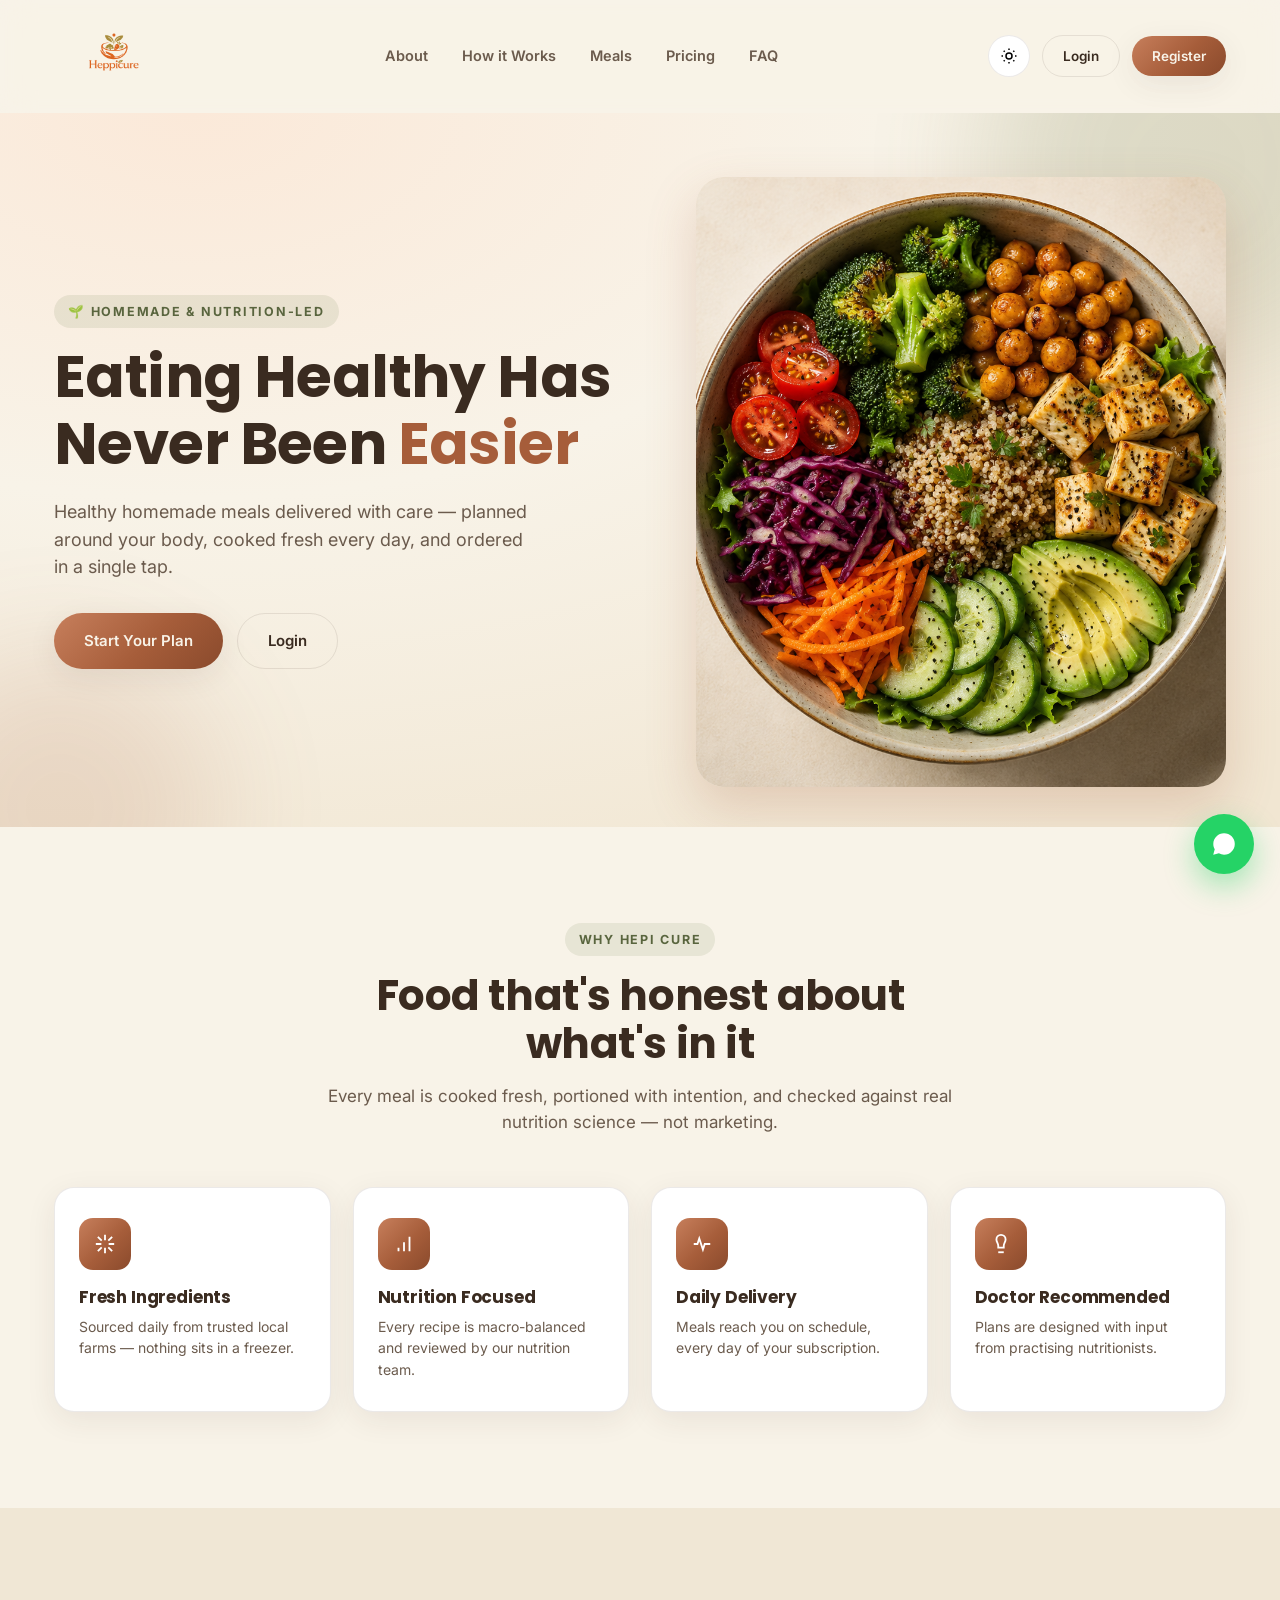
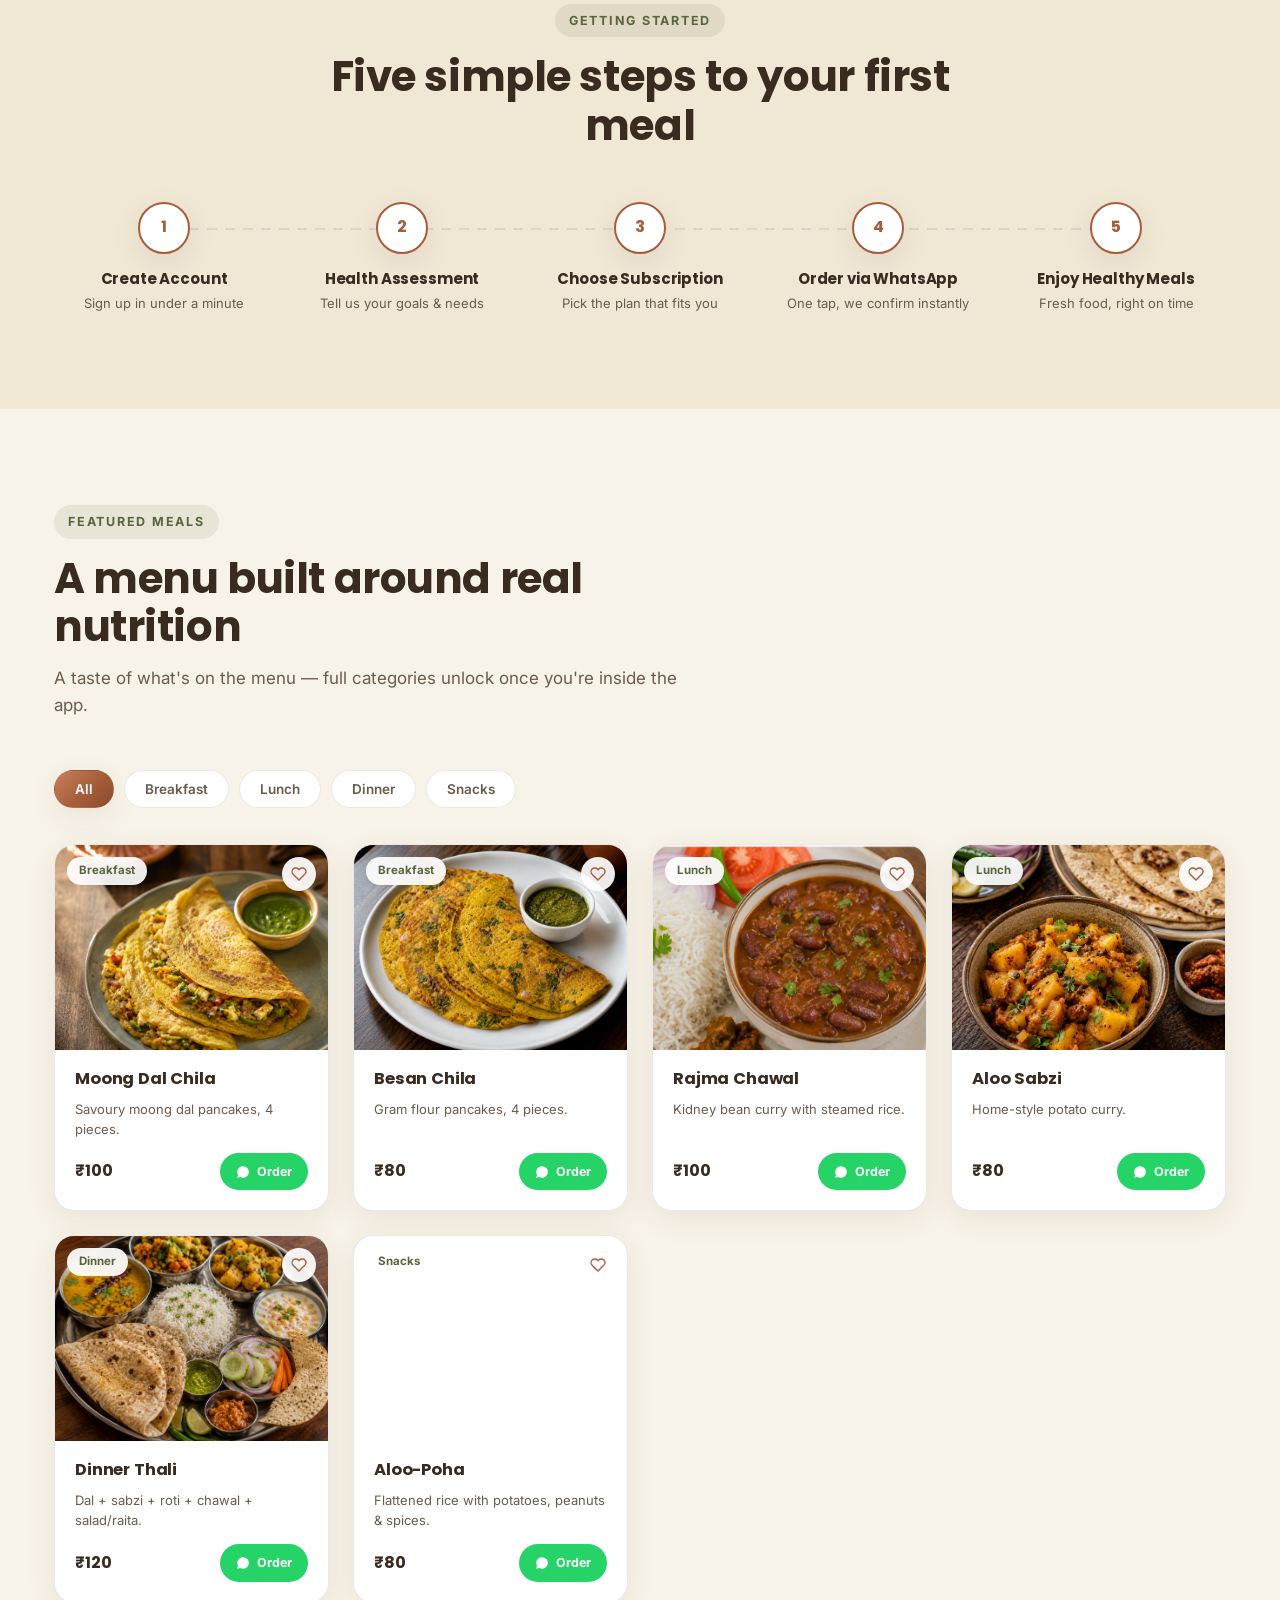
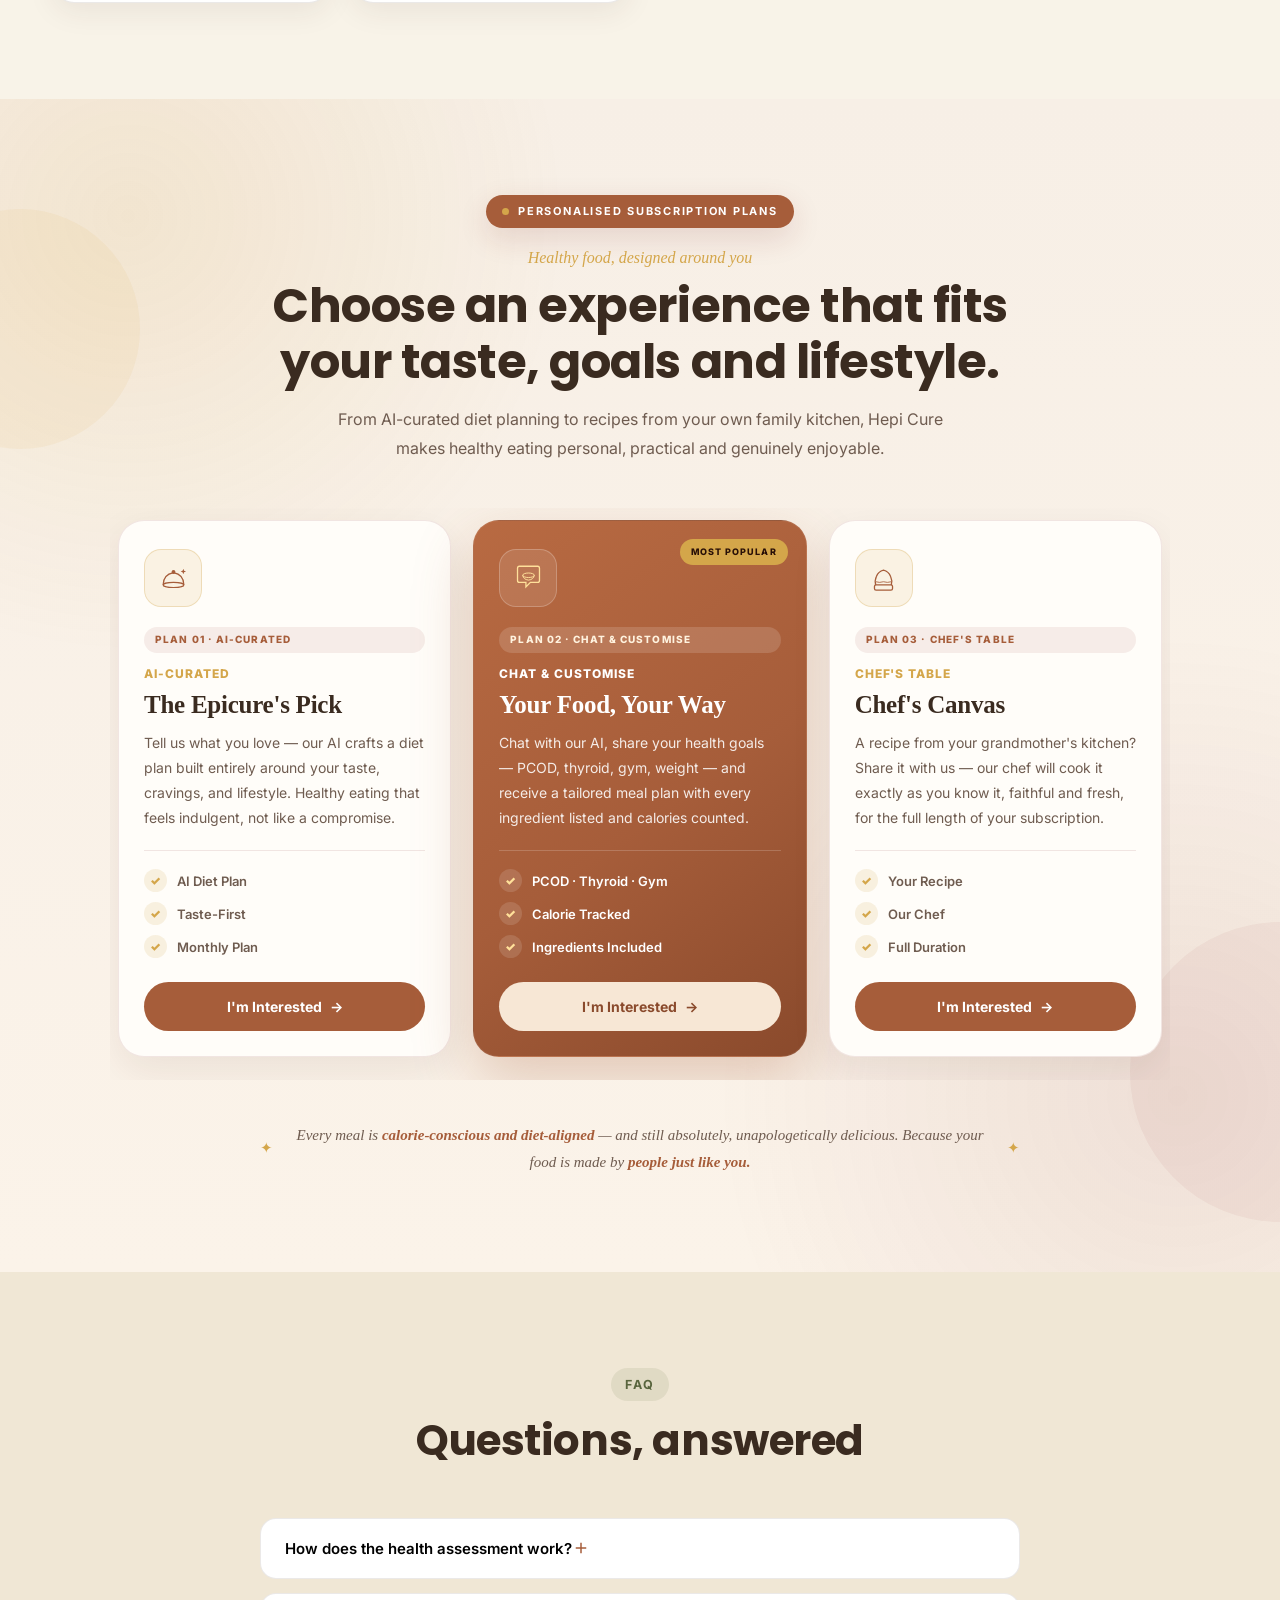
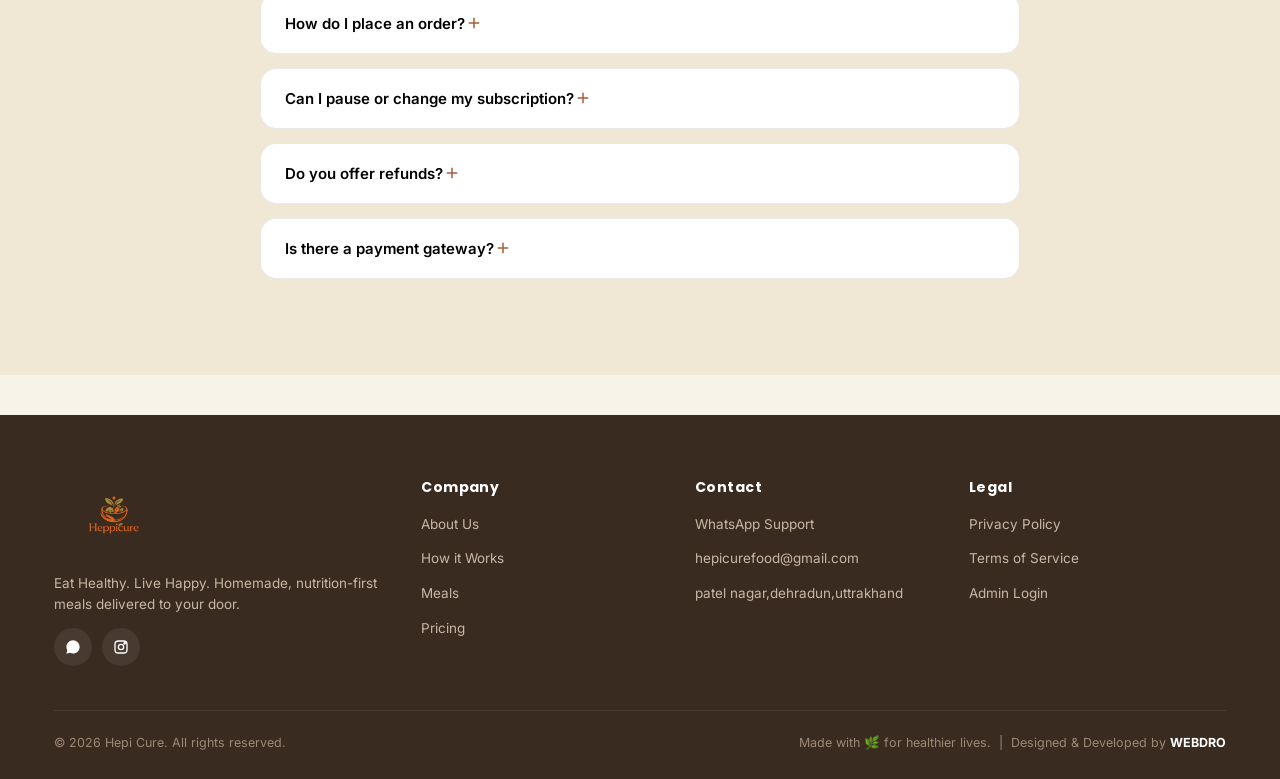
==== commit c9c51114: "Redesigned subscription section and improved mobile UI" ====
--- a/index.html
+++ b/index.html
@@ -132,17 +132,33 @@
   </div>
 </section>
 
-<!-- PRICING PREVIEW -->
-<section class="section" id="pricing" style="background:var(--cream-deep);">
-  <div class="container">
-    <div class="section-head center reveal">
-      <span class="eyebrow">Subscriptions</span>
-      <h2>Plans for every kind of appetite</h2>
-      <p>Register to unlock your personalised plan — subscribing happens instantly over WhatsApp.</p>
-    </div>
-    <div class="pricing-grid" id="pricing-grid"></div>
+<!-- REPLACE THE OLD PRICING/SUBSCRIPTION SECTION WITH THIS -->
+<section class="subscription-showcase section" id="pricing">
+  <div class="subscription-orb subscription-orb-one" aria-hidden="true"></div>
+  <div class="subscription-orb subscription-orb-two" aria-hidden="true"></div>
+  <div class="container subscription-container">
+    <div class="subscription-heading reveal">
+      <span class="subscription-pill"><span class="subscription-pill-dot"></span>Personalised Subscription Plans</span>
+      <p class="subscription-kicker">Healthy food, designed around you</p>
+      <h2>Choose an experience that fits your taste, goals and lifestyle.</h2>
+      <p class="subscription-intro">From AI-curated diet planning to recipes from your own family kitchen, Hepi Cure makes healthy eating personal, practical and genuinely enjoyable.</p>
+    </div>
+    <div class="subscription-slider reveal" aria-label="Hepi Cure subscription plans">
+      <div class="subscription-viewport"><div class="subscription-track" id="subscriptionTrack"></div></div>
+      <div class="subscription-controls">
+        <button class="subscription-arrow" id="subscriptionPrev" type="button" aria-label="Previous subscription plan">←</button>
+        <div class="subscription-dots" id="subscriptionDots" aria-label="Subscription slide navigation"></div>
+        <button class="subscription-arrow" id="subscriptionNext" type="button" aria-label="Next subscription plan">→</button>
+      </div>
+    </div>
+    <div class="subscription-message reveal">
+      <span class="subscription-message-mark">✦</span>
+      <p>Every meal is <strong>calorie-conscious and diet-aligned</strong> — and still absolutely, unapologetically delicious. Because your food is made by <strong>people just like you.</strong></p>
+      <span class="subscription-message-mark">✦</span>
+    </div>
   </div>
 </section>
+
 
 <!-- FAQ -->
 <section class="section" id="faq" style="background:var(--cream-deep);">
@@ -193,11 +209,23 @@
         </ul>
       </div>
     </div>
-    <div class="footer-bottom">
-      <span>© 2026 Hepi Cure. All rights reserved.</span>
-      <span>Made with 🌿 for healthier lives.</span>
-    </div>
-  </div>
+   <div class="footer-bottom">
+    <span>© 2026 Hepi Cure. All rights reserved.</span>
+
+    <span>
+        Made with 🌿 for healthier lives.
+        &nbsp;|&nbsp;
+        Designed & Developed by
+        <a
+            href="https://webdro26.vercel.app/"
+            target="_blank"
+            rel="noopener noreferrer"
+            class="webdro-link"
+        >
+            WEBDRO
+        </a>
+    </span>
+</div>
 </footer>
 
 <a class="fab-wa" href="https://wa.me/917300748429" target="_blank" rel="noopener" aria-label="Chat on WhatsApp">
@@ -225,18 +253,149 @@
   }
   renderTabs(); renderMeals();
 
-  // Pricing
-  document.getElementById("pricing-grid").innerHTML = PLANS.map(p=>`
-    <div class="price-card reveal ${p.featured?'featured':''}">
-      ${p.featured?'<span class="ribbon">Most Popular</span>':''}
-      <h3>${p.name}</h3>
-      <p style="font-size:13px;${p.featured?'color:rgba(255,255,255,.8)':'color:var(--text-muted)'}">${p.tagline}</p>
-      <div class="plan-price">₹${p.price}<span> ${p.period}</span></div>
-      <ul class="price-list">
-        ${p.features.map(f=>`<li><svg width="16" height="16" viewBox="0 0 24 24" fill="none" stroke="currentColor" stroke-width="2.5"><path d="M20 6L9 17l-5-5"/></svg>${f}</li>`).join("")}
-      </ul>
-      <a href="register.html" class="btn ${p.featured?'btn-ghost-light':'btn-primary'} btn-block">Get Started</a>
-    </div>`).join("");
+  /* REPLACE THE OLD // Pricing BLOCK IN index.html WITH THIS */
+const subscriptionIcons = {
+    curated:`<svg viewBox="0 0 48 48" fill="none" aria-hidden="true">
+      <ellipse cx="24" cy="34" rx="16" ry="4" stroke="currentColor" stroke-width="1.8"/>
+      <path d="M8 34Q8 18 24 15Q40 18 40 34" stroke="currentColor" stroke-width="2"/>
+      <circle cx="24" cy="14" r="3" fill="currentColor"/>
+      <path d="m38 12 1.2-3 1.2 3 3 1.2-3 1.2-1.2 3-1.2-3-3-1.2Z" fill="currentColor"/>
+    </svg>`,
+    custom:`<svg viewBox="0 0 48 48" fill="none" aria-hidden="true">
+      <path d="M7 8Q7 5 10 5h28q3 0 3 3v19q0 3-3 3H27l-7 7v-7H10q-3 0-3-3Z" stroke="currentColor" stroke-width="2"/>
+      <ellipse cx="24" cy="19" rx="9" ry="3.5" stroke="currentColor" stroke-width="1.5"/>
+      <path d="M15 19q1 6.5 9 7.5 8-1 9-7.5" stroke="currentColor" stroke-width="1.5"/>
+    </svg>`,
+    chef:`<svg viewBox="0 0 48 48" fill="none" aria-hidden="true">
+      <rect x="10" y="34" width="28" height="8" rx="2.5" stroke="currentColor" stroke-width="2"/>
+      <path d="M12 34q-2-7 1-13 3-8 11-10 8 2 11 10 3 6 1 13" stroke="currentColor" stroke-width="2"/>
+      <path d="M12 29q6 2 12 0 6 2 12 0" stroke="currentColor" stroke-width="1.3"/>
+    </svg>`
+  };
+
+  let subscriptionIndex = 0;
+  let subscriptionTimer;
+
+  function subscriptionWhatsAppLink(plan){
+    const number = localStorage.getItem("hc_whatsapp") || "917300748429";
+    const message = plan.whatsappMessage ||
+      `Hello Hepi Cure, I'm interested in the ${plan.name} subscription plan. Please share more details.`;
+    return `https://wa.me/${number}?text=${encodeURIComponent(message)}`;
+  }
+
+  function renderSubscriptionPlans(){
+    const track = document.getElementById("subscriptionTrack");
+    const dots = document.getElementById("subscriptionDots");
+    if(!track || !dots) return;
+
+    track.innerHTML = PLANS.map(plan=>`
+      <article class="subscription-card ${plan.featured ? "featured" : ""}">
+        ${plan.featured ? '<span class="subscription-popular">Most Popular</span>' : ""}
+        <div class="subscription-icon">${subscriptionIcons[plan.icon] || subscriptionIcons.curated}</div>
+        <span class="subscription-number">${plan.number}</span>
+        <p class="subscription-subtitle">${plan.subtitle || ""}</p>
+        <h3>${plan.name}</h3>
+        <p class="subscription-description">${plan.description}</p>
+
+        <ul class="subscription-feature-list">
+          ${(plan.tags || plan.features || []).map(tag=>`
+            <li>
+              <span class="subscription-check">✓</span>
+              <span>${tag}</span>
+            </li>
+          `).join("")}
+        </ul>
+
+        <a class="subscription-interest"
+           href="${subscriptionWhatsAppLink(plan)}"
+           target="_blank"
+           rel="noopener">
+          ${plan.buttonText || "I'm Interested"} <span aria-hidden="true">→</span>
+        </a>
+      </article>
+    `).join("");
+
+    dots.innerHTML = PLANS.map((_,index)=>`
+      <button type="button"
+        class="subscription-dot ${index===0 ? "active" : ""}"
+        data-subscription-index="${index}"
+        aria-label="View subscription plan ${index+1}">
+      </button>
+    `).join("");
+
+    dots.querySelectorAll(".subscription-dot").forEach(dot=>{
+      dot.addEventListener("click",()=>{
+        subscriptionIndex = Number(dot.dataset.subscriptionIndex);
+        updateSubscriptionSlider();
+        restartSubscriptionTimer();
+      });
+    });
+
+    updateSubscriptionSlider();
+  }
+
+  function subscriptionCardsVisible(){
+    if(window.innerWidth <= 640) return 1;
+    if(window.innerWidth <= 900) return 2;
+    return 3;
+  }
+
+  function updateSubscriptionSlider(){
+    const track = document.getElementById("subscriptionTrack");
+    if(!track) return;
+
+    const visible = subscriptionCardsVisible();
+    const maxIndex = Math.max(0,PLANS.length-visible);
+    subscriptionIndex = Math.min(subscriptionIndex,maxIndex);
+
+    if(window.innerWidth > 900){
+      track.style.transform = "translateX(0)";
+    }else{
+      const gap = window.innerWidth <= 640 ? 14 : 22;
+      const card = track.querySelector(".subscription-card");
+      const width = card ? card.getBoundingClientRect().width : 0;
+      track.style.transform = `translateX(-${subscriptionIndex*(width+gap)}px)`;
+    }
+
+    document.querySelectorAll(".subscription-dot").forEach((dot,index)=>{
+      dot.classList.toggle("active",index===subscriptionIndex);
+    });
+
+    const prev = document.getElementById("subscriptionPrev");
+    const next = document.getElementById("subscriptionNext");
+    if(prev && next){
+      prev.disabled = subscriptionIndex === 0;
+      next.disabled = subscriptionIndex >= maxIndex;
+    }
+  }
+
+  function moveSubscription(direction){
+    const maxIndex = Math.max(0,PLANS.length-subscriptionCardsVisible());
+    subscriptionIndex = Math.max(0,Math.min(maxIndex,subscriptionIndex+direction));
+    updateSubscriptionSlider();
+    restartSubscriptionTimer();
+  }
+
+  function restartSubscriptionTimer(){
+    clearInterval(subscriptionTimer);
+    if(window.innerWidth <= 900 && PLANS.length > 1){
+      subscriptionTimer = setInterval(()=>{
+        const maxIndex = Math.max(0,PLANS.length-subscriptionCardsVisible());
+        subscriptionIndex = subscriptionIndex >= maxIndex ? 0 : subscriptionIndex+1;
+        updateSubscriptionSlider();
+      },5000);
+    }
+  }
+
+  document.getElementById("subscriptionPrev")?.addEventListener("click",()=>moveSubscription(-1));
+  document.getElementById("subscriptionNext")?.addEventListener("click",()=>moveSubscription(1));
+  window.addEventListener("resize",()=>{
+    updateSubscriptionSlider();
+    restartSubscriptionTimer();
+  });
+
+  renderSubscriptionPlans();
+  restartSubscriptionTimer();
 
   // FAQ
   document.getElementById("faq-list").innerHTML = FAQS.map(f=>`
--- a/css/style.css
+++ b/css/style.css
@@ -120,12 +120,12 @@
 [data-theme="dark"] .nav{ background:rgba(33,25,19,0.78); }
 .nav.scrolled{ border-bottom-color:var(--border); box-shadow:0 4px 24px rgba(58,43,32,0.06); }
 .nav-inner{ display:flex; align-items:center; justify-content:space-between; width:100%; }
-.logo{ display:flex; align-items:center; gap:10px; font-family:var(--font-head); font-weight:800; font-size:20px; }
+.logo{ display:flex; align-items:center; gap:12px; font-family:var(--font-head); font-weight:800; font-size:20px; }
 .logo .mark{
   width:38px; height:38px; border-radius:12px; background:var(--grad-terracotta);
   display:flex; align-items:center; justify-content:center; color:#fff; font-size:18px; box-shadow:var(--shadow-soft);
 }
-.logo-img{ height:56px; width:auto; display:block; }
+.logo-img{ height: 80px; width:auto; display:block; }
 .nav-links{ display:flex; gap:34px; font-weight:600; font-size:14.5px; }
 .nav-links a{ position:relative; color:var(--text-muted); transition:.25s; }
 .nav-links a:hover{ color:var(--terracotta); }
@@ -611,3 +611,255 @@
     flex-basis:36px;
   }
 }
+/* HEPI CURE PREMIUM SUBSCRIPTION UPGRADE — append to END of css/style.css */
+.subscription-showcase{
+  --sub-wine:var(--terracotta);
+  --sub-wine-soft:#B36A46;
+  --sub-gold:#D4A64A;
+  --sub-cream:#F7EFE6;
+  --sub-card:#FFFDF9;
+  --sub-brown:var(--ink);
+  --sub-muted:#6F5C50;
+background:var(--terracotta);
+position:relative;overflow:hidden;background:radial-gradient(circle at 10% 10%,rgba(200,149,42,.12),transparent 28%),radial-gradient(circle at 92% 85%,rgba(123,26,26,.09),transparent 30%),linear-gradient(180deg,var(--sub-cream),#FBF3E9)}
+[data-theme="dark"] .subscription-showcase{--sub-card:#30231c;--sub-brown:#f5eadf;--sub-muted:#d2b9aa;background:#211913}.subscription-container{position:relative;z-index:2}.subscription-orb{position:absolute;border-radius:50%;pointer-events:none;opacity:.45}.subscription-orb-one{width:240px;height:240px;left:-100px;top:110px;background:rgba(200,149,42,.15)}.subscription-orb-two{width:300px;height:300px;right:-150px;bottom:50px;background:rgba(123,26,26,.10)}
+.subscription-heading{max-width:760px;margin:0 auto 46px;text-align:center}.subscription-pill{display:inline-flex;align-items:center;gap:9px;padding:8px 16px;border-radius:999px;background:var(--sub-wine);color:#fff;font-size:11px;font-weight:700;letter-spacing:.16em;text-transform:uppercase;box-shadow:0 10px 30px rgba(123,26,26,.14);margin-bottom:18px}.subscription-pill-dot{width:7px;height:7px;border-radius:50%;background:var(--sub-gold);animation:subscriptionPulse 1.8s ease-in-out infinite}.subscription-kicker{color:var(--sub-gold);font-family:Georgia,'Times New Roman',serif;font-style:italic;font-size:16px;margin-bottom:8px}.subscription-heading h2{color:var(--sub-brown);font-size:clamp(30px,4vw,48px);margin-bottom:16px}.subscription-intro{max-width:650px;margin:0 auto;color:var(--sub-muted);font-size:16px;line-height:1.8}
+.subscription-slider{max-width:1060px;margin:0 auto}.subscription-viewport{overflow:hidden;padding:12px 8px 22px}.subscription-track{display:flex;gap:22px;transition:transform .55s cubic-bezier(.22,1,.36,1);will-change:transform}.subscription-card{position:relative;min-width:calc((100% - 44px)/3);background:var(--sub-card);color:var(--sub-brown);border:1px solid rgba(123,26,26,.10);border-radius:26px;padding:28px 25px 25px;overflow:hidden;box-shadow:0 15px 40px rgba(67,26,14,.08);transition:.35s}.subscription-card:hover{transform:translateY(-8px);box-shadow:0 22px 52px rgba(67,26,14,.15);border-color:rgba(200,149,42,.5)}.subscription-card.featured{
+    background: linear-gradient(
+        135deg,
+        var(--terracotta) 0%,
+        #B36A46 55%,
+        #8A4A2C 100%
+    );
+
+    color:#fff;
+    border:1px solid rgba(255,255,255,.08);
+    box-shadow:0 25px 60px rgba(166,93,58,.28);
+}
+.subscription-popular{position:absolute;right:18px;top:18px;border-radius:999px;background:var(--sub-gold);color:#291007;padding:6px 11px;font-size:9px;font-weight:800;letter-spacing:.12em;text-transform:uppercase}.subscription-icon{width:58px;height:58px;display:flex;align-items:center;justify-content:center;border-radius:17px;background:rgba(200,149,42,.10);border:1px solid rgba(200,149,42,.24);color:var(--sub-wine);margin-bottom:20px}.subscription-card.featured .subscription-icon{color:#F8D98E;background:rgba(255,255,255,.09);border-color:rgba(255,255,255,.16)}.subscription-icon svg{width:31px;height:31px}.subscription-number{display:inline-flex;color:var(--sub-wine);background:rgba(123,26,26,.07);border-radius:999px;padding:5px 11px;font-size:10px;font-weight:800;letter-spacing:.11em;text-transform:uppercase;margin-bottom:14px}.subscription-card.featured .subscription-number{color:#F8E2B0;background:rgba(255,255,255,.10)}.subscription-card h3{font-family:Georgia,'Times New Roman',serif;font-size:25px;margin-bottom:11px;color:var(--sub-brown)}.subscription-description{min-height:150px;color:var(--sub-muted);font-size:14px;line-height:1.78;margin-bottom:18px}.subscription-tags{display:flex;flex-wrap:wrap;gap:7px;min-height:68px;margin-bottom:21px}.subscription-tag{padding:6px 10px;border-radius:999px;border:1px solid rgba(200,149,42,.38);background:rgba(200,149,42,.05);color:#A87518;font-size:10px;font-weight:700}
+.subscription-interest{width:100%;display:flex;align-items:center;justify-content:center;gap:8px;min-height:49px;border-radius:999px;padding:13px 18px;background:var(--sub-wine);color:#fff;font-weight:700;font-size:14px;transition:.25s}.subscription-interest:hover{transform:translateY(-2px);box-shadow:0 12px 25px rgba(123,26,26,.23);background:var(--sub-wine-soft)}.subscription-card.featured .subscription-interest{background:#B36A46;;color:var(--sub-wine)}.subscription-controls{display:flex;align-items:center;justify-content:center;gap:15px;margin-top:10px}.subscription-arrow{width:38px;height:38px;border:1.5px solid var(--sub-wine);border-radius:50%;display:flex;align-items:center;justify-content:center;color:var(--sub-wine);transition:.2s}.subscription-arrow:hover{background:var(--sub-wine);color:#fff}.subscription-arrow:disabled{opacity:.35;cursor:not-allowed}.subscription-dots{display:flex;align-items:center;gap:8px}.subscription-dot{width:8px;height:8px;border-radius:50%;border:1.5px solid var(--sub-wine);transition:.3s}.subscription-dot.active{width:24px;border-radius:6px;background:var(--sub-wine)}.subscription-message{max-width:760px;margin:42px auto 0;display:flex;align-items:center;justify-content:center;gap:15px;text-align:center;color:var(--sub-muted);font-family:Georgia,'Times New Roman',serif;font-style:italic;font-size:15px;line-height:1.8}.subscription-message strong{color:var(--sub-wine)}.subscription-message-mark{color:var(--sub-gold);font-style:normal}@keyframes subscriptionPulse{0%,100%{opacity:1;transform:scale(1)}50%{opacity:.35;transform:scale(.65)}}
+@media(max-width:900px){.subscription-card{min-width:calc((100% - 22px)/2)}.subscription-description{min-height:170px}}@media(max-width:640px){.subscription-showcase{padding-top:78px;padding-bottom:78px}.subscription-heading{margin-bottom:28px}.subscription-heading h2{font-size:30px}.subscription-intro{font-size:14px}.subscription-viewport{padding-left:2px;padding-right:2px}.subscription-track{gap:14px}.subscription-card{min-width:100%;padding:25px 21px 22px;border-radius:22px}.subscription-description,.subscription-tags{min-height:auto}.subscription-message{font-size:13px;align-items:flex-start}.subscription-message-mark{display:none}}
+
+
+/* ===========================================================
+   SUBSCRIPTION V2 — FINAL FIXES
+   =========================================================== */
+.subscription-track{align-items:stretch}
+.subscription-card{
+  display:flex;
+  flex-direction:column;
+  min-height:520px;
+  height:auto;
+}
+.subscription-subtitle{
+  color:var(--sub-gold);
+  font-size:12px;
+  font-weight:800;
+  letter-spacing:.08em;
+  text-transform:uppercase;
+  margin:-2px 0 8px;
+}
+.subscription-card.featured .subscription-subtitle{color:#F8D98E}
+.subscription-description{
+  min-height:0;
+  margin-bottom:20px;
+}
+.subscription-feature-list{
+  display:flex;
+  flex-direction:column;
+  gap:10px;
+  margin:0 0 24px;
+  padding-top:18px;
+  border-top:1px solid rgba(123,26,26,.10);
+}
+.subscription-card.featured .subscription-feature-list{
+  border-top-color:rgba(255,255,255,.14);
+}
+.subscription-feature-list li{
+  display:flex;
+  align-items:center;
+  gap:10px;
+  color:var(--sub-muted);
+  font-size:13px;
+  font-weight:600;
+}
+.subscription-card.featured .subscription-feature-list li{color:rgba(255,255,255,.9)}
+.subscription-check{
+  width:23px;
+  height:23px;
+  flex:0 0 23px;
+  border-radius:50%;
+  display:flex;
+  align-items:center;
+  justify-content:center;
+  background:rgba(200,149,42,.12);
+  color:var(--sub-gold);
+  font-size:12px;
+  font-weight:900;
+}
+.subscription-card.featured .subscription-check{
+  background:rgba(255,255,255,.10);
+  color:#F8D98E;
+}
+.subscription-interest{margin-top:auto}
+.subscription-dots{display:none}
+.subscription-controls{margin-top:14px}
+@media(min-width:901px){
+  .subscription-controls{display:none}
+}
+@media(max-width:900px){
+  .subscription-dots{display:flex}
+  .subscription-card{min-height:500px}
+}
+@media(max-width:640px){
+  .subscription-card{min-height:0}
+}
+
+/* Admin subscription editor */
+.admin-plan-number{
+  display:inline-flex;
+  align-self:flex-start;
+  margin-bottom:12px;
+  padding:5px 10px;
+  border-radius:999px;
+  background:rgba(166,93,58,.10);
+  color:var(--terracotta);
+  font-size:10px;
+  font-weight:800;
+  letter-spacing:.08em;
+  text-transform:uppercase;
+}
+.price-card.featured .admin-plan-number{
+  background:rgba(255,255,255,.13);
+  color:#fff;
+}
+.admin-plan-description{
+  color:var(--text-muted);
+  font-size:13px;
+  line-height:1.65;
+  margin:12px 0 18px;
+}
+.price-card.featured .admin-plan-description{color:rgba(255,255,255,.84)}
+
+/* Featured subscription card text fix */
+.subscription-card.featured{
+  background:linear-gradient(
+    145deg,
+    #B86A42 0%,
+    #A65D3A 55%,
+    #8A4A2C 100%
+  ) !important;
+
+  color:#fff !important;
+}
+
+.subscription-card.featured h3,
+.subscription-card.featured .subscription-subtitle,
+.subscription-card.featured .subscription-description,
+.subscription-card.featured .subscription-number,
+.subscription-card.featured .subscription-feature-list li{
+  color:#fff !important;
+}
+
+.subscription-card.featured .subscription-description{
+  color:rgba(255,255,255,.88) !important;
+}
+
+.subscription-card.featured .subscription-number{
+  background:rgba(255,255,255,.14) !important;
+  color:#FFF3DF !important;
+}
+
+.subscription-card.featured .subscription-icon{
+  color:#FFE09A !important;
+  background:rgba(255,255,255,.10) !important;
+  border-color:rgba(255,255,255,.22) !important;
+}
+
+.subscription-card.featured .subscription-check{
+  background:rgba(255,255,255,.13) !important;
+  color:#FFE09A !important;
+}
+
+.subscription-card.featured .subscription-feature-list{
+  border-top-color:rgba(255,255,255,.18) !important;
+}
+
+.subscription-card.featured .subscription-interest{
+  background:#F7E7D5 !important;
+  color:#8A4A2C !important;
+  opacity:1 !important;
+}
+
+.subscription-card.featured .subscription-interest:hover{
+  background:#fff !important;
+  color:#A65D3A !important;
+}
+/* Mobile hero image improvement */
+@media (max-width: 640px){
+
+  .hero{
+    padding:32px 0 24px;
+  }
+
+  .hero-grid{
+    grid-template-columns:1fr;
+    gap:28px;
+  }
+
+  .hero-copy{
+    text-align:left;
+  }
+
+  .hero-copy h1{
+    font-size:32px;
+    line-height:1.08;
+  }
+
+  .hero-copy p{
+    font-size:14px;
+    line-height:1.6;
+    margin-bottom:22px;
+  }
+
+  .hero-actions{
+    display:grid;
+    grid-template-columns:1fr;
+    gap:10px;
+  }
+
+  .hero-actions .btn{
+    width:100%;
+    padding:13px 20px;
+  }
+
+  .hero-visual{
+    width:100%;
+  }
+
+  .hero-photo{
+    width:100%;
+    height:330px;
+    aspect-ratio:auto;
+    border-radius:22px;
+  }
+
+  .hero-photo img{
+    width:100%;
+    height:100%;
+    object-fit:cover;
+    object-position:center 42%;
+  }
+}
+
+.webdro-link{
+    color: #ffffff;
+    font-weight: 700;
+    text-decoration: none;
+    transition: all .3s ease;
+}
+
+.webdro-link:hover{
+    color: #F8D98E;
+    text-decoration: underline;
+}
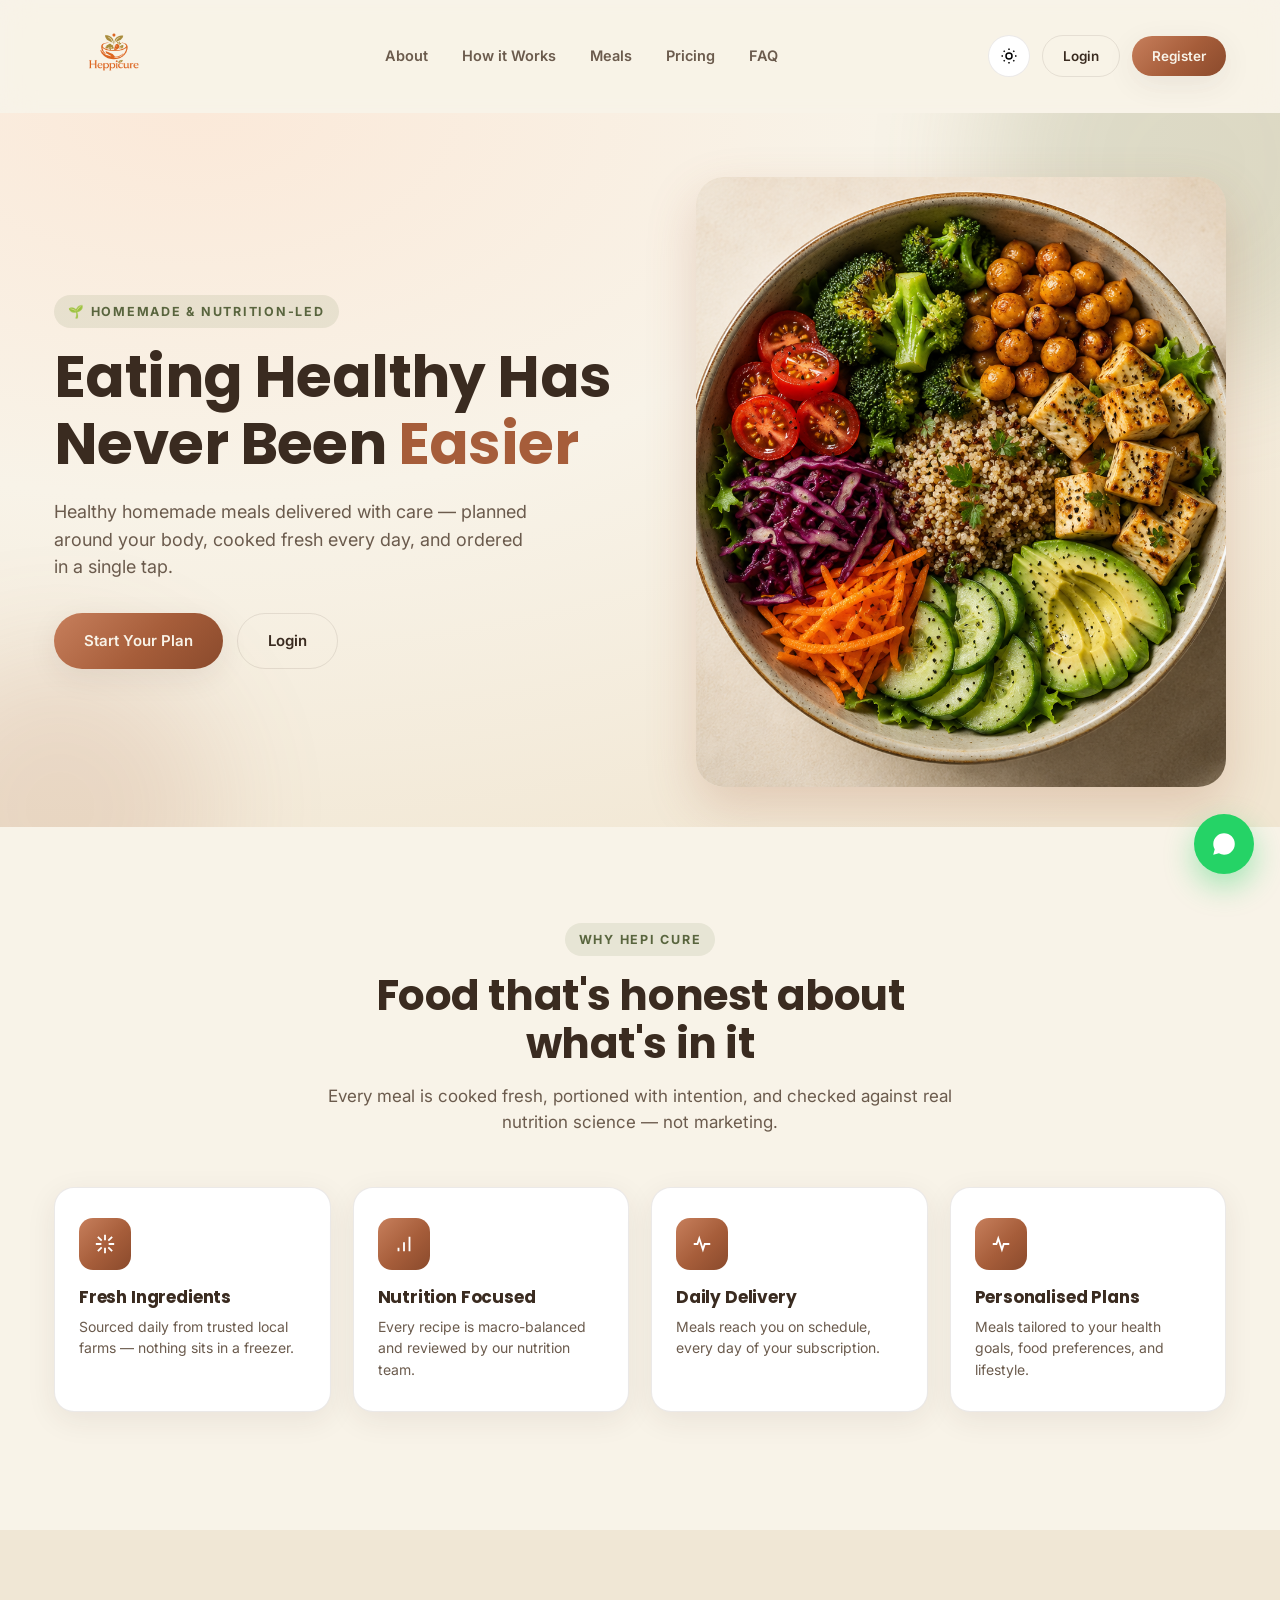
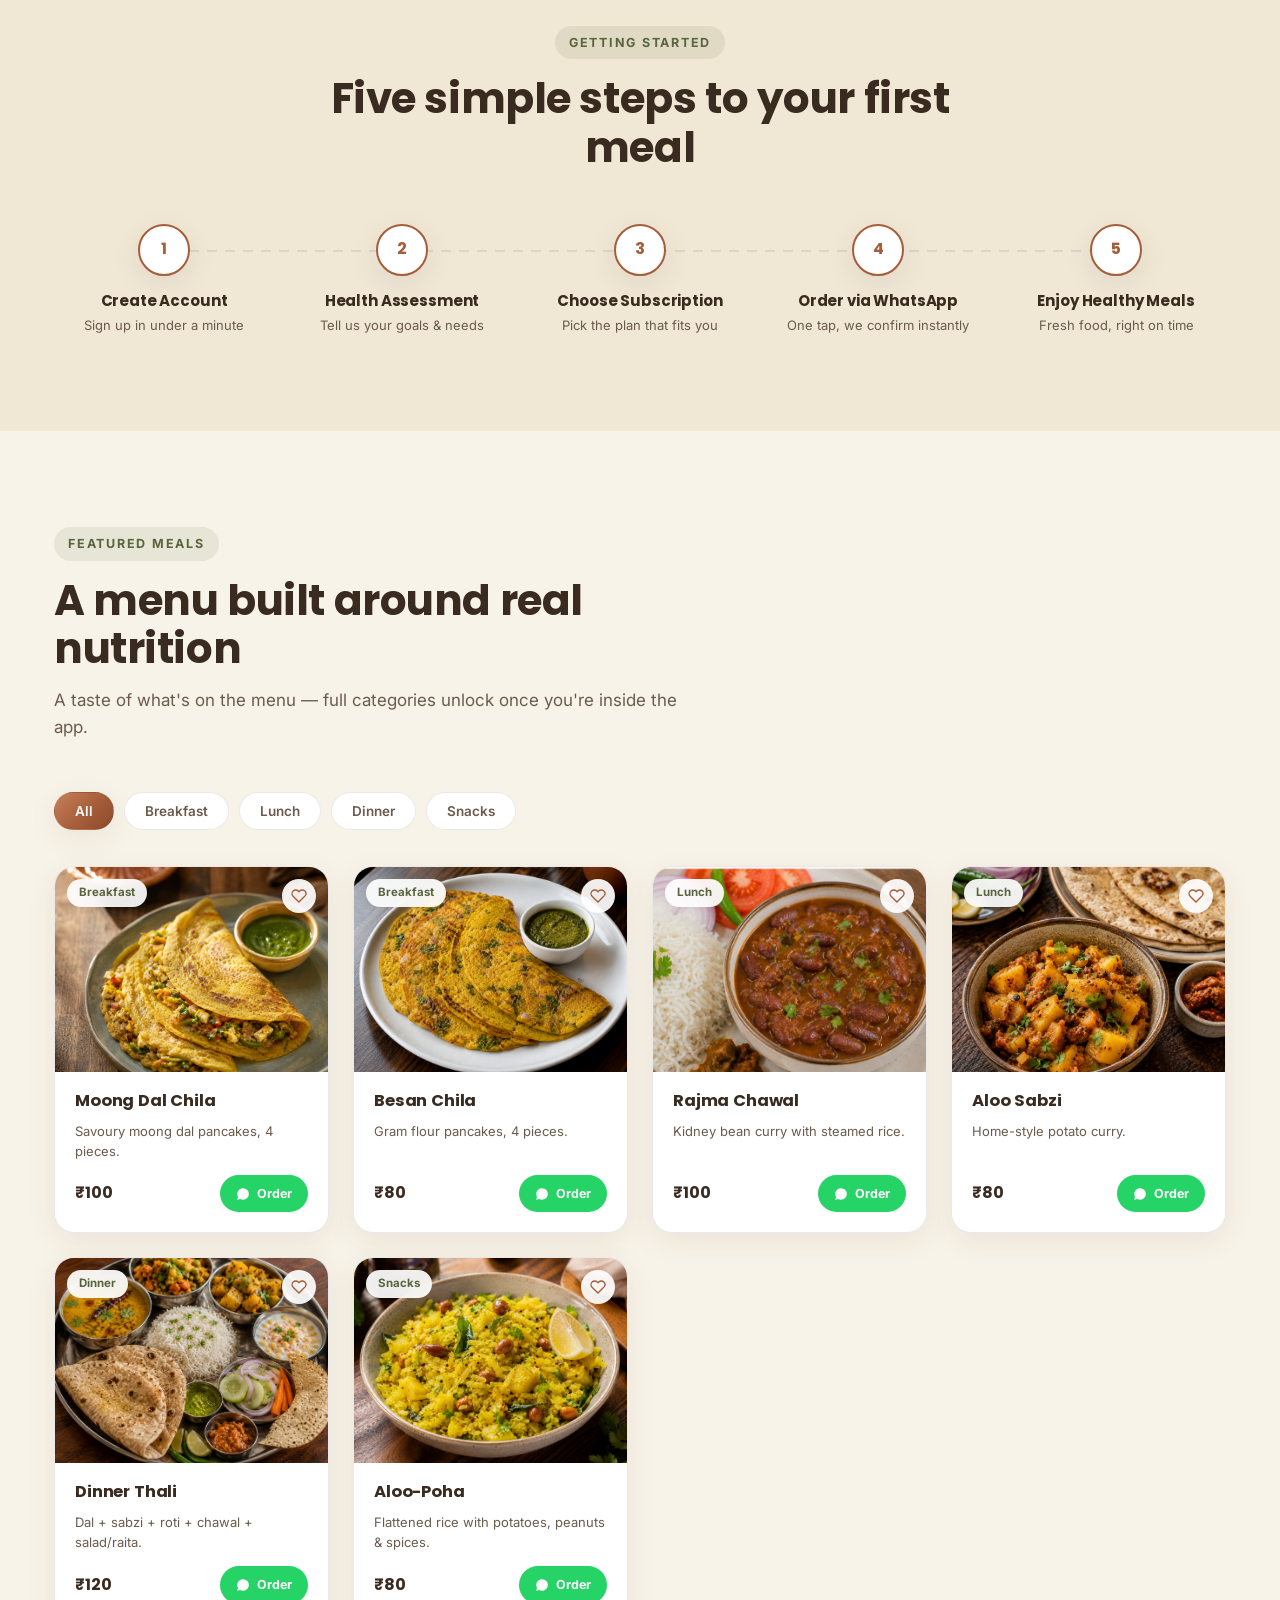
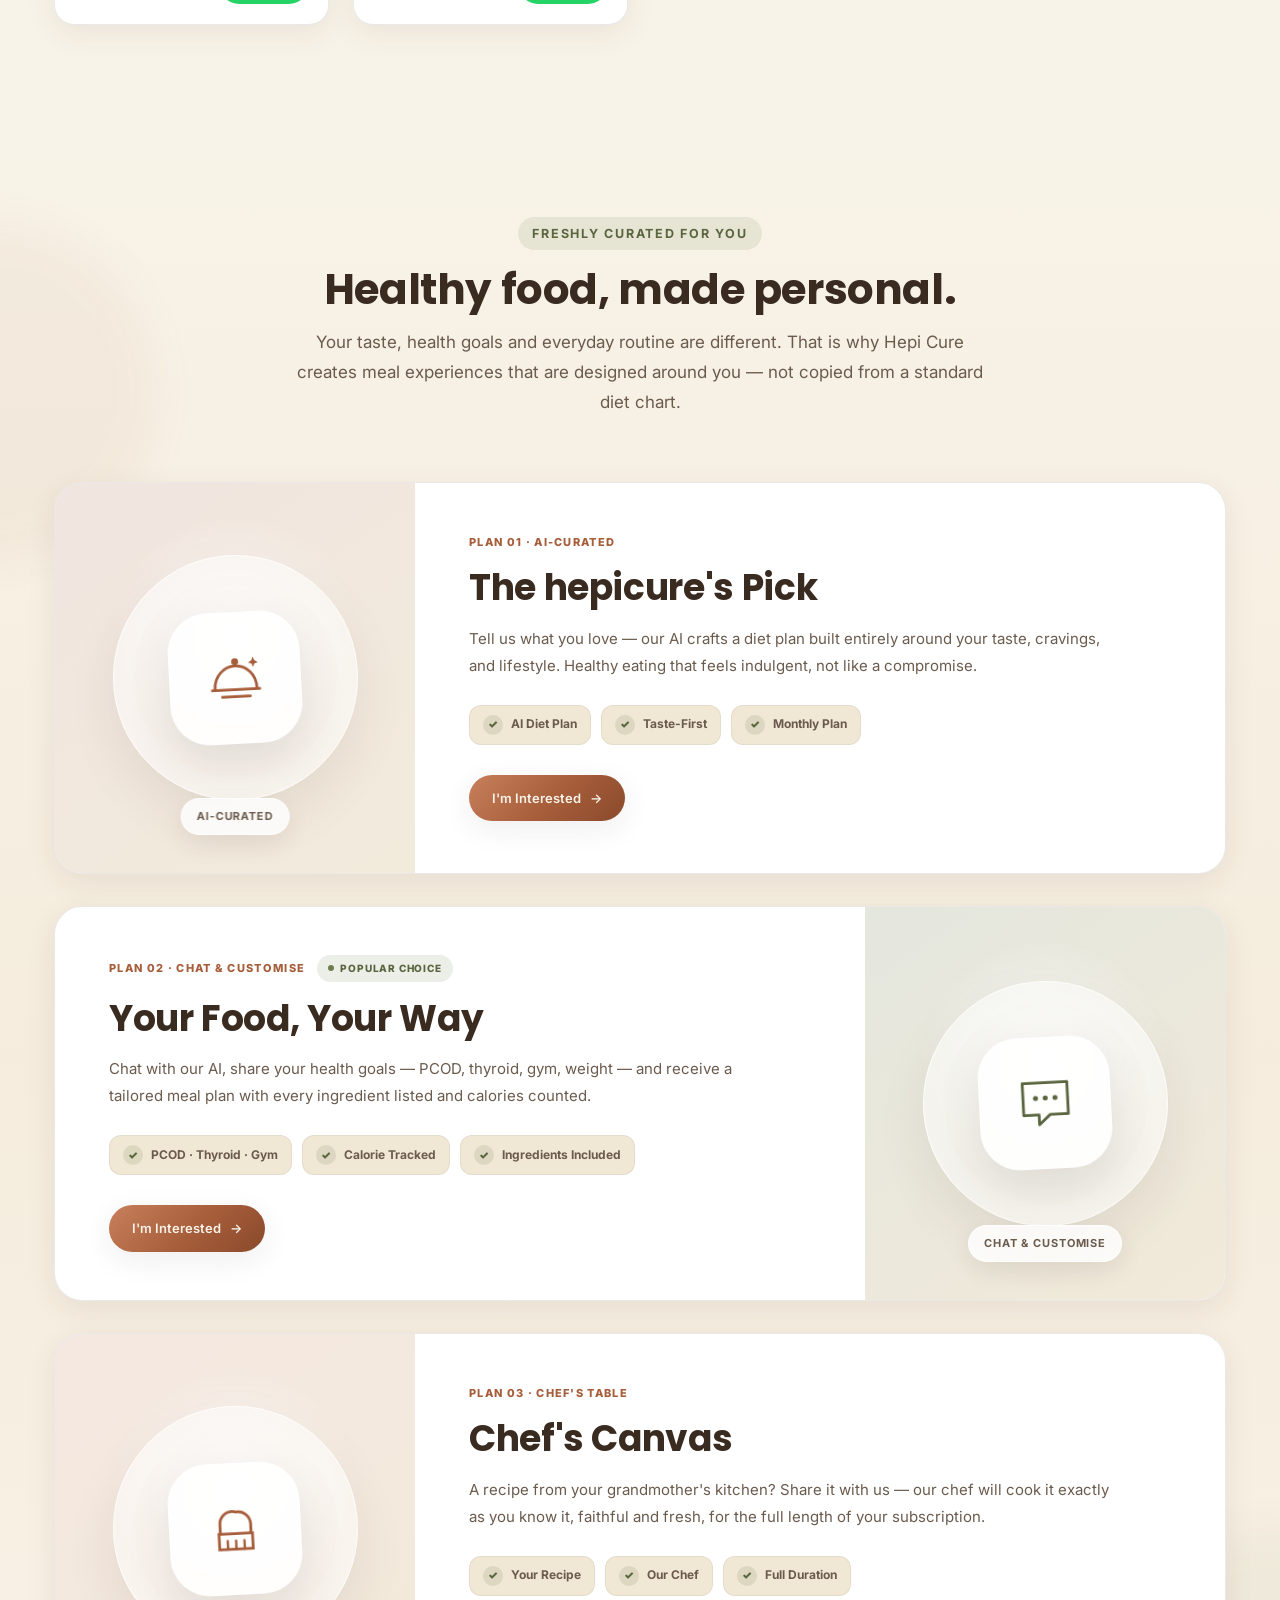
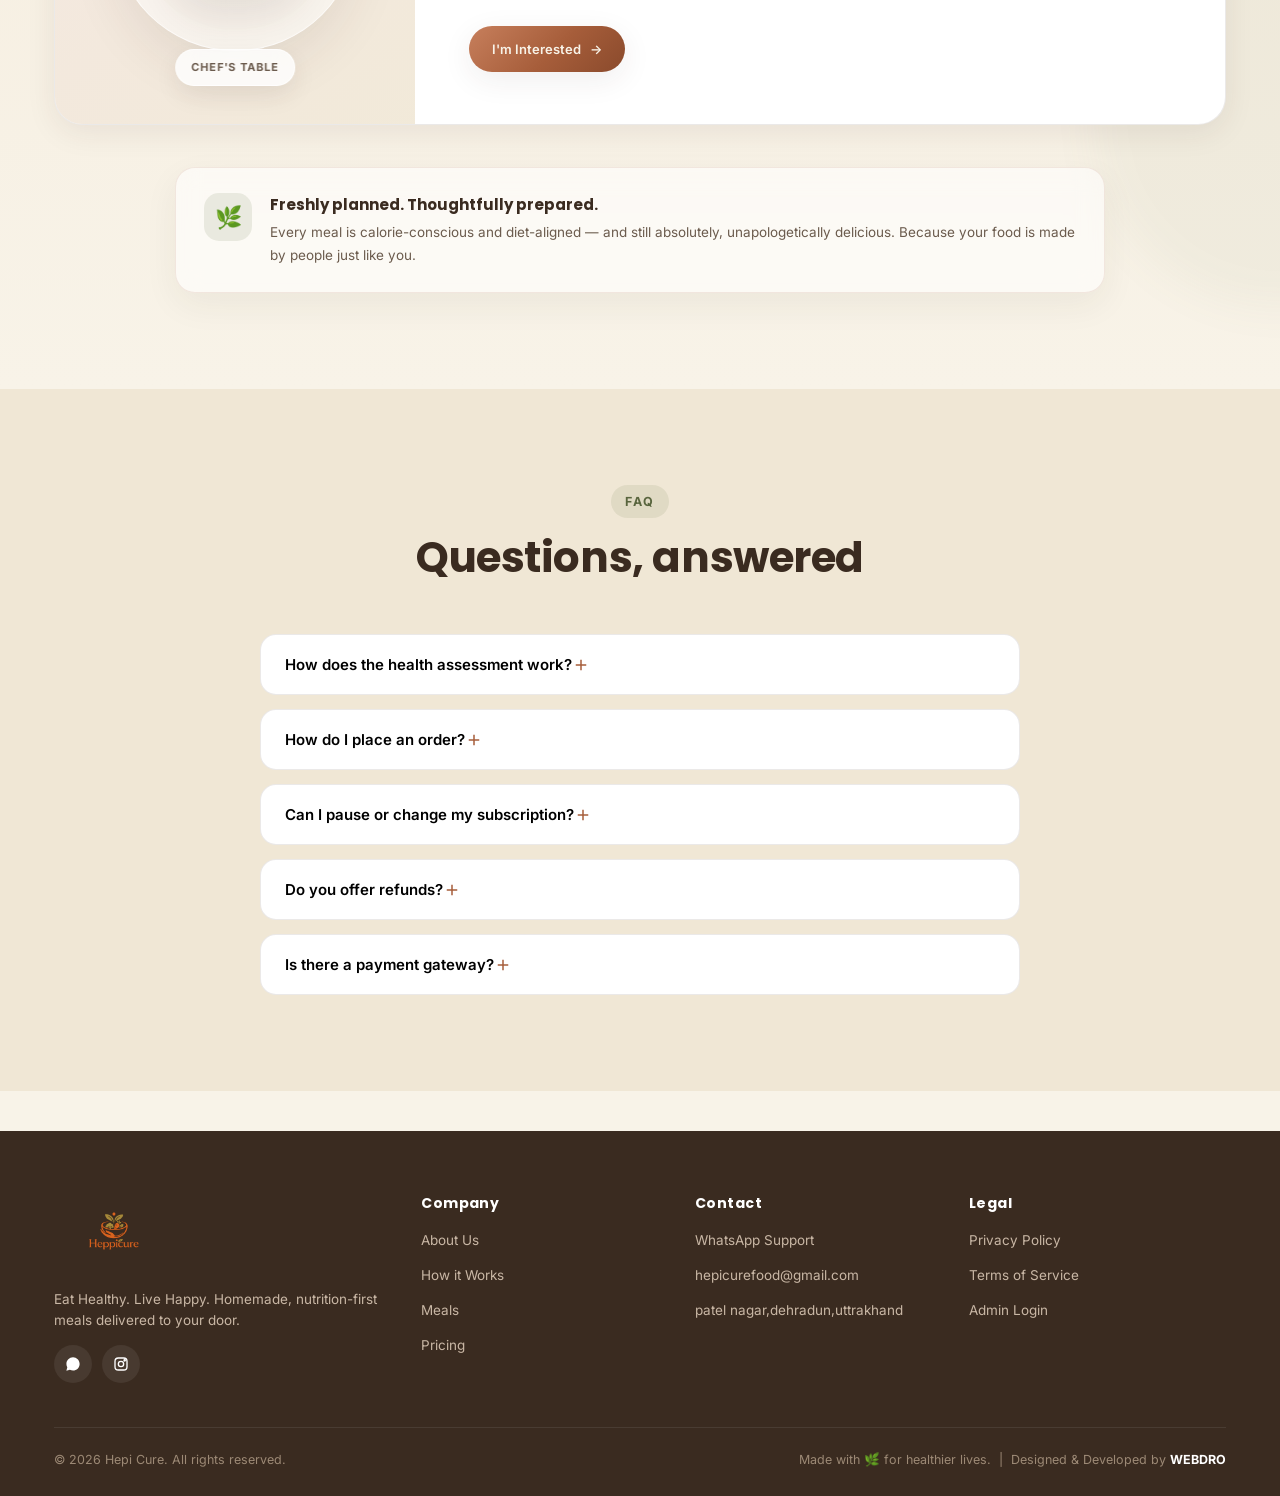
==== commit 3aceb184: "Refine UI, improve feature section, and enhance subscription experience" ====
--- a/index.html
+++ b/index.html
@@ -4,7 +4,7 @@
 <meta charset="UTF-8">
 <meta name="viewport" content="width=device-width, initial-scale=1.0">
 <title>Hepi Cure — Eat Healthy. Live Happy.</title>
-<meta name="description" content="Healthy homemade meals delivered daily. Fresh, nutrition-focused, doctor-recommended subscriptions from Hepi Cure.">
+<meta name="description" content="Healthy homemade meals delivered daily. Fresh, nutrition-focused, 
 <meta property="og:title" content="Hepi Cure — Eat Healthy. Live Happy.">
 <meta property="og:description" content="Healthy homemade meals delivered with care, every single day.">
 <meta property="og:type" content="website">
@@ -93,10 +93,16 @@
         <h3>Daily Delivery</h3>
         <p>Meals reach you on schedule, every day of your subscription.</p>
       </div>
+
       <div class="about-card reveal">
-        <div class="ic"><svg width="22" height="22" viewBox="0 0 24 24" fill="none" stroke="currentColor" stroke-width="2"><path d="M12 2a5 5 0 0 1 5 5c0 3-2 4-2 7v2H9v-2c0-3-2-4-2-7a5 5 0 0 1 5-5z"/><path d="M9 21h6"/></svg></div>
-        <h3>Doctor Recommended</h3>
-        <p>Plans are designed with input from practising nutritionists.</p>
+        <div class="ic"><svg width="22" height="22" viewBox="0 0 24 24" fill="none" stroke="currentColor" stroke-width="2"><path d="M3 12h4l2-6 4 12 2-6h6"/></svg></div>
+        <h3>Personalised Plans</h3>
+        <p> Meals tailored to your health goals, food preferences, and lifestyle.</p>
+      </div>
+      
+      
+       
+        <p></p>
       </div>
     </div>
   </div>
@@ -133,29 +139,43 @@
 </section>
 
 <!-- REPLACE THE OLD PRICING/SUBSCRIPTION SECTION WITH THIS -->
-<section class="subscription-showcase section" id="pricing">
-  <div class="subscription-orb subscription-orb-one" aria-hidden="true"></div>
-  <div class="subscription-orb subscription-orb-two" aria-hidden="true"></div>
-  <div class="container subscription-container">
-    <div class="subscription-heading reveal">
-      <span class="subscription-pill"><span class="subscription-pill-dot"></span>Personalised Subscription Plans</span>
-      <p class="subscription-kicker">Healthy food, designed around you</p>
-      <h2>Choose an experience that fits your taste, goals and lifestyle.</h2>
-      <p class="subscription-intro">From AI-curated diet planning to recipes from your own family kitchen, Hepi Cure makes healthy eating personal, practical and genuinely enjoyable.</p>
-    </div>
-    <div class="subscription-slider reveal" aria-label="Hepi Cure subscription plans">
-      <div class="subscription-viewport"><div class="subscription-track" id="subscriptionTrack"></div></div>
-      <div class="subscription-controls">
-        <button class="subscription-arrow" id="subscriptionPrev" type="button" aria-label="Previous subscription plan">←</button>
-        <div class="subscription-dots" id="subscriptionDots" aria-label="Subscription slide navigation"></div>
-        <button class="subscription-arrow" id="subscriptionNext" type="button" aria-label="Next subscription plan">→</button>
-      </div>
-    </div>
-    <div class="subscription-message reveal">
-      <span class="subscription-message-mark">✦</span>
-      <p>Every meal is <strong>calorie-conscious and diet-aligned</strong> — and still absolutely, unapologetically delicious. Because your food is made by <strong>people just like you.</strong></p>
-      <span class="subscription-message-mark">✦</span>
-    </div>
+<!-- PERSONALISED SUBSCRIPTIONS -->
+<section class="hc-personalised section" id="pricing">
+  <div class="hc-personalised-blob hc-personalised-blob-one"></div>
+  <div class="hc-personalised-blob hc-personalised-blob-two"></div>
+
+  <div class="container">
+
+    <div class="section-head center reveal hc-personalised-heading">
+      <span class="eyebrow">Freshly Curated For You</span>
+
+      <h2>
+        Healthy food, made personal.
+      </h2>
+
+      <p>
+        Your taste, health goals and everyday routine are different.
+        That is why Hepi Cure creates meal experiences that are designed
+        around you — not copied from a standard diet chart.
+      </p>
+    </div>
+
+    <div class="hc-plan-stories" id="hcPlanStories"></div>
+
+    <div class="hc-personalised-note reveal">
+      <div class="hc-note-icon">🌿</div>
+
+      <div>
+        <span>Freshly planned. Thoughtfully prepared.</span>
+
+        <p>
+          Every meal is calorie-conscious and diet-aligned — and still
+          absolutely, unapologetically delicious. Because your food is
+          made by people just like you.
+        </p>
+      </div>
+    </div>
+
   </div>
 </section>
 
@@ -254,148 +274,166 @@
   renderTabs(); renderMeals();
 
   /* REPLACE THE OLD // Pricing BLOCK IN index.html WITH THIS */
-const subscriptionIcons = {
-    curated:`<svg viewBox="0 0 48 48" fill="none" aria-hidden="true">
-      <ellipse cx="24" cy="34" rx="16" ry="4" stroke="currentColor" stroke-width="1.8"/>
-      <path d="M8 34Q8 18 24 15Q40 18 40 34" stroke="currentColor" stroke-width="2"/>
-      <circle cx="24" cy="14" r="3" fill="currentColor"/>
-      <path d="m38 12 1.2-3 1.2 3 3 1.2-3 1.2-1.2 3-1.2-3-3-1.2Z" fill="currentColor"/>
-    </svg>`,
-    custom:`<svg viewBox="0 0 48 48" fill="none" aria-hidden="true">
-      <path d="M7 8Q7 5 10 5h28q3 0 3 3v19q0 3-3 3H27l-7 7v-7H10q-3 0-3-3Z" stroke="currentColor" stroke-width="2"/>
-      <ellipse cx="24" cy="19" rx="9" ry="3.5" stroke="currentColor" stroke-width="1.5"/>
-      <path d="M15 19q1 6.5 9 7.5 8-1 9-7.5" stroke="currentColor" stroke-width="1.5"/>
-    </svg>`,
-    chef:`<svg viewBox="0 0 48 48" fill="none" aria-hidden="true">
-      <rect x="10" y="34" width="28" height="8" rx="2.5" stroke="currentColor" stroke-width="2"/>
-      <path d="M12 34q-2-7 1-13 3-8 11-10 8 2 11 10 3 6 1 13" stroke="currentColor" stroke-width="2"/>
-      <path d="M12 29q6 2 12 0 6 2 12 0" stroke="currentColor" stroke-width="1.3"/>
-    </svg>`
-  };
-
-  let subscriptionIndex = 0;
-  let subscriptionTimer;
-
-  function subscriptionWhatsAppLink(plan){
-    const number = localStorage.getItem("hc_whatsapp") || "917300748429";
-    const message = plan.whatsappMessage ||
-      `Hello Hepi Cure, I'm interested in the ${plan.name} subscription plan. Please share more details.`;
-    return `https://wa.me/${number}?text=${encodeURIComponent(message)}`;
-  }
-
-  function renderSubscriptionPlans(){
-    const track = document.getElementById("subscriptionTrack");
-    const dots = document.getElementById("subscriptionDots");
-    if(!track || !dots) return;
-
-    track.innerHTML = PLANS.map(plan=>`
-      <article class="subscription-card ${plan.featured ? "featured" : ""}">
-        ${plan.featured ? '<span class="subscription-popular">Most Popular</span>' : ""}
-        <div class="subscription-icon">${subscriptionIcons[plan.icon] || subscriptionIcons.curated}</div>
-        <span class="subscription-number">${plan.number}</span>
-        <p class="subscription-subtitle">${plan.subtitle || ""}</p>
-        <h3>${plan.name}</h3>
-        <p class="subscription-description">${plan.description}</p>
-
-        <ul class="subscription-feature-list">
-          ${(plan.tags || plan.features || []).map(tag=>`
-            <li>
-              <span class="subscription-check">✓</span>
-              <span>${tag}</span>
-            </li>
-          `).join("")}
-        </ul>
-
-        <a class="subscription-interest"
-           href="${subscriptionWhatsAppLink(plan)}"
-           target="_blank"
-           rel="noopener">
-          ${plan.buttonText || "I'm Interested"} <span aria-hidden="true">→</span>
-        </a>
+/* =========================================================
+   HEPI CURE PERSONALISED SUBSCRIPTION SECTION
+   ========================================================= */
+
+const hcPlanIcons = {
+  curated: `
+    <svg viewBox="0 0 48 48" fill="none" aria-hidden="true">
+      <path
+        d="M9 31c0-9 6.7-16 15-16s15 7 15 16"
+        stroke="currentColor"
+        stroke-width="2"
+        stroke-linecap="round"
+      />
+      <path
+        d="M7 32h34"
+        stroke="currentColor"
+        stroke-width="2"
+        stroke-linecap="round"
+      />
+      <path
+        d="M14 37h20"
+        stroke="currentColor"
+        stroke-width="2"
+        stroke-linecap="round"
+      />
+      <circle cx="24" cy="12" r="2.5" fill="currentColor"/>
+      <path
+        d="M37 9l1 2.5L40.5 13 38 14l-1 2.5-1-2.5-2.5-1 2.5-1.5L37 9Z"
+        fill="currentColor"
+      />
+    </svg>
+  `,
+
+  custom: `
+    <svg viewBox="0 0 48 48" fill="none" aria-hidden="true">
+      <path
+        d="M8 9h32v23H27l-8 7v-7H8V9Z"
+        stroke="currentColor"
+        stroke-width="2"
+        stroke-linejoin="round"
+      />
+      <circle cx="17" cy="20" r="1.8" fill="currentColor"/>
+      <circle cx="24" cy="20" r="1.8" fill="currentColor"/>
+      <circle cx="31" cy="20" r="1.8" fill="currentColor"/>
+    </svg>
+  `,
+
+  chef: `
+    <svg viewBox="0 0 48 48" fill="none" aria-hidden="true">
+      <path
+        d="M13 27v-7c0-5 4-9 9-9 1 0 2 .2 3 .5A9 9 0 0 1 35 20v7"
+        stroke="currentColor"
+        stroke-width="2"
+        stroke-linecap="round"
+      />
+      <path
+        d="M12 27h24v11H12V27Z"
+        stroke="currentColor"
+        stroke-width="2"
+      />
+      <path
+        d="M18 32v6M24 32v6M30 32v6"
+        stroke="currentColor"
+        stroke-width="1.7"
+        stroke-linecap="round"
+      />
+    </svg>
+  `
+};
+
+function hcSubscriptionWhatsappLink(plan) {
+  const number =
+    localStorage.getItem("hc_whatsapp") || "917300748429";
+
+  const message =
+    plan.whatsappMessage ||
+    `Hello Hepi Cure, I'm interested in the ${plan.name} subscription plan. Please share more details.`;
+
+  return `https://wa.me/${number}?text=${encodeURIComponent(message)}`;
+}
+
+function renderHcPersonalisedPlans() {
+  const container = document.getElementById("hcPlanStories");
+
+  if (!container) return;
+
+  container.innerHTML = PLANS.map((plan, index) => {
+    const benefits = plan.tags || plan.features || [];
+
+    return `
+      <article
+        class="hc-plan-story reveal ${index % 2 !== 0 ? "hc-plan-reverse" : ""}"
+      >
+
+        <div class="hc-plan-visual">
+          <div class="hc-plan-visual-circle"></div>
+
+          <div class="hc-plan-icon-wrap">
+            ${hcPlanIcons[plan.icon] || hcPlanIcons.curated}
+          </div>
+
+          <span class="hc-plan-floating-label">
+            ${plan.subtitle || "Personalised Plan"}
+          </span>
+        </div>
+
+        <div class="hc-plan-content">
+
+          <div class="hc-plan-topline">
+            <span class="hc-plan-number">
+              ${plan.number || `Plan 0${index + 1}`}
+            </span>
+
+            ${
+              plan.featured
+                ? `<span class="hc-plan-featured">Popular Choice</span>`
+                : ""
+            }
+          </div>
+
+          <h3>${plan.name}</h3>
+
+          <p class="hc-plan-description">
+            ${plan.description}
+          </p>
+
+          <div class="hc-plan-benefits">
+            ${benefits
+              .map(
+                benefit => `
+                  <div class="hc-plan-benefit">
+                    <span class="hc-plan-check">✓</span>
+                    <span>${benefit}</span>
+                  </div>
+                `
+              )
+              .join("")}
+          </div>
+
+          <a
+            href="${hcSubscriptionWhatsappLink(plan)}"
+            target="_blank"
+            rel="noopener"
+            class="btn btn-primary hc-plan-button"
+          >
+            ${plan.buttonText || "I'm Interested"}
+
+            <span aria-hidden="true">→</span>
+          </a>
+
+        </div>
+
       </article>
-    `).join("");
-
-    dots.innerHTML = PLANS.map((_,index)=>`
-      <button type="button"
-        class="subscription-dot ${index===0 ? "active" : ""}"
-        data-subscription-index="${index}"
-        aria-label="View subscription plan ${index+1}">
-      </button>
-    `).join("");
-
-    dots.querySelectorAll(".subscription-dot").forEach(dot=>{
-      dot.addEventListener("click",()=>{
-        subscriptionIndex = Number(dot.dataset.subscriptionIndex);
-        updateSubscriptionSlider();
-        restartSubscriptionTimer();
-      });
-    });
-
-    updateSubscriptionSlider();
-  }
-
-  function subscriptionCardsVisible(){
-    if(window.innerWidth <= 640) return 1;
-    if(window.innerWidth <= 900) return 2;
-    return 3;
-  }
-
-  function updateSubscriptionSlider(){
-    const track = document.getElementById("subscriptionTrack");
-    if(!track) return;
-
-    const visible = subscriptionCardsVisible();
-    const maxIndex = Math.max(0,PLANS.length-visible);
-    subscriptionIndex = Math.min(subscriptionIndex,maxIndex);
-
-    if(window.innerWidth > 900){
-      track.style.transform = "translateX(0)";
-    }else{
-      const gap = window.innerWidth <= 640 ? 14 : 22;
-      const card = track.querySelector(".subscription-card");
-      const width = card ? card.getBoundingClientRect().width : 0;
-      track.style.transform = `translateX(-${subscriptionIndex*(width+gap)}px)`;
-    }
-
-    document.querySelectorAll(".subscription-dot").forEach((dot,index)=>{
-      dot.classList.toggle("active",index===subscriptionIndex);
-    });
-
-    const prev = document.getElementById("subscriptionPrev");
-    const next = document.getElementById("subscriptionNext");
-    if(prev && next){
-      prev.disabled = subscriptionIndex === 0;
-      next.disabled = subscriptionIndex >= maxIndex;
-    }
-  }
-
-  function moveSubscription(direction){
-    const maxIndex = Math.max(0,PLANS.length-subscriptionCardsVisible());
-    subscriptionIndex = Math.max(0,Math.min(maxIndex,subscriptionIndex+direction));
-    updateSubscriptionSlider();
-    restartSubscriptionTimer();
-  }
-
-  function restartSubscriptionTimer(){
-    clearInterval(subscriptionTimer);
-    if(window.innerWidth <= 900 && PLANS.length > 1){
-      subscriptionTimer = setInterval(()=>{
-        const maxIndex = Math.max(0,PLANS.length-subscriptionCardsVisible());
-        subscriptionIndex = subscriptionIndex >= maxIndex ? 0 : subscriptionIndex+1;
-        updateSubscriptionSlider();
-      },5000);
-    }
-  }
-
-  document.getElementById("subscriptionPrev")?.addEventListener("click",()=>moveSubscription(-1));
-  document.getElementById("subscriptionNext")?.addEventListener("click",()=>moveSubscription(1));
-  window.addEventListener("resize",()=>{
-    updateSubscriptionSlider();
-    restartSubscriptionTimer();
-  });
-
-  renderSubscriptionPlans();
-  restartSubscriptionTimer();
+    `;
+  }).join("");
+
+  initReveal();
+}
+
+renderHcPersonalisedPlans();
 
   // FAQ
   document.getElementById("faq-list").innerHTML = FAQS.map(f=>`
--- a/css/style.css
+++ b/css/style.css
@@ -862,4 +862,702 @@
 .webdro-link:hover{
     color: #F8D98E;
     text-decoration: underline;
+}
+
+/* ===========================================================
+   HEPI CURE — PERSONALISED SUBSCRIPTION SECTION
+   Warm, Fresh and Consistent With The Main Website
+   =========================================================== */
+
+.hc-personalised{
+  position:relative;
+  overflow:hidden;
+  background:
+    linear-gradient(
+      180deg,
+      var(--cream) 0%,
+      #f5ecdd 50%,
+      var(--cream) 100%
+    );
+}
+
+.hc-personalised .container{
+  position:relative;
+  z-index:2;
+}
+
+.hc-personalised-blob{
+  position:absolute;
+  border-radius:50%;
+  filter:blur(20px);
+  pointer-events:none;
+  opacity:.25;
+}
+
+.hc-personalised-blob-one{
+  width:340px;
+  height:340px;
+  top:100px;
+  left:-180px;
+  background:rgba(166,93,58,.2);
+}
+
+.hc-personalised-blob-two{
+  width:380px;
+  height:380px;
+  right:-190px;
+  bottom:80px;
+  background:rgba(111,125,78,.22);
+}
+
+.hc-personalised-heading{
+  max-width:730px;
+  margin-bottom:64px;
+}
+
+.hc-personalised-heading h2{
+  max-width:650px;
+  margin-left:auto;
+  margin-right:auto;
+}
+
+.hc-personalised-heading p{
+  max-width:690px;
+  margin-left:auto;
+  margin-right:auto;
+  line-height:1.75;
+}
+
+/* Story container */
+
+.hc-plan-stories{
+  display:flex;
+  flex-direction:column;
+  gap:32px;
+}
+
+/* Individual plan */
+
+.hc-plan-story{
+  display:grid;
+  grid-template-columns:360px 1fr;
+  min-height:390px;
+  overflow:hidden;
+
+  background:var(--surface);
+  border:1px solid var(--border);
+  border-radius:28px;
+
+  box-shadow:var(--shadow-soft);
+
+  transition:
+    transform .4s var(--ease),
+    box-shadow .4s var(--ease),
+    border-color .4s var(--ease);
+}
+
+.hc-plan-story:hover{
+  transform:translateY(-7px);
+  box-shadow:var(--shadow-med);
+  border-color:rgba(166,93,58,.24);
+}
+
+.hc-plan-story.hc-plan-reverse{
+  grid-template-columns:1fr 360px;
+}
+
+.hc-plan-story.hc-plan-reverse .hc-plan-visual{
+  order:2;
+}
+
+.hc-plan-story.hc-plan-reverse .hc-plan-content{
+  order:1;
+}
+
+/* Plan illustration side */
+
+.hc-plan-visual{
+  position:relative;
+  min-height:390px;
+
+  display:flex;
+  align-items:center;
+  justify-content:center;
+
+  overflow:hidden;
+
+  background:
+    radial-gradient(
+      circle at 50% 40%,
+      rgba(255,255,255,.72),
+      transparent 42%
+    ),
+    linear-gradient(
+      145deg,
+      rgba(166,93,58,.16),
+      rgba(240,231,213,.85)
+    );
+}
+
+.hc-plan-story:nth-child(2) .hc-plan-visual{
+  background:
+    radial-gradient(
+      circle at 50% 40%,
+      rgba(255,255,255,.75),
+      transparent 42%
+    ),
+    linear-gradient(
+      145deg,
+      rgba(111,125,78,.19),
+      rgba(240,231,213,.9)
+    );
+}
+
+.hc-plan-story:nth-child(3) .hc-plan-visual{
+  background:
+    radial-gradient(
+      circle at 50% 40%,
+      rgba(255,255,255,.75),
+      transparent 42%
+    ),
+    linear-gradient(
+      145deg,
+      rgba(199,127,92,.18),
+      rgba(240,231,213,.9)
+    );
+}
+
+.hc-plan-visual-circle{
+  position:absolute;
+
+  width:245px;
+  height:245px;
+
+  border-radius:50%;
+
+  background:rgba(255,255,255,.42);
+  border:1px solid rgba(255,255,255,.75);
+
+  box-shadow:
+    inset 0 0 0 20px rgba(255,255,255,.13),
+    0 22px 50px rgba(58,43,32,.08);
+}
+
+.hc-plan-icon-wrap{
+  position:relative;
+  z-index:2;
+
+  width:132px;
+  height:132px;
+
+  display:flex;
+  align-items:center;
+  justify-content:center;
+
+  border-radius:40px;
+
+  color:var(--terracotta);
+
+  background:rgba(255,255,255,.88);
+  border:1px solid rgba(255,255,255,.95);
+
+  box-shadow:
+    0 18px 45px rgba(58,43,32,.12),
+    inset 0 1px 0 rgba(255,255,255,1);
+
+  transform:rotate(-3deg);
+  transition:transform .4s var(--ease);
+}
+
+.hc-plan-story:hover .hc-plan-icon-wrap{
+  transform:rotate(0) scale(1.04);
+}
+
+.hc-plan-story:nth-child(2) .hc-plan-icon-wrap{
+  color:var(--olive-dark);
+}
+
+.hc-plan-icon-wrap svg{
+  width:67px;
+  height:67px;
+}
+
+.hc-plan-floating-label{
+  position:absolute;
+  left:50%;
+  bottom:38px;
+
+  transform:translateX(-50%);
+
+  white-space:nowrap;
+
+  padding:9px 15px;
+
+  border-radius:100px;
+
+  background:rgba(255,255,255,.82);
+  backdrop-filter:blur(10px);
+
+  border:1px solid rgba(255,255,255,.8);
+
+  color:var(--ink-soft);
+
+  font-size:11px;
+  font-weight:700;
+  letter-spacing:.08em;
+  text-transform:uppercase;
+
+  box-shadow:0 10px 25px rgba(58,43,32,.08);
+}
+
+/* Content side */
+
+.hc-plan-content{
+  display:flex;
+  flex-direction:column;
+  justify-content:center;
+
+  padding:48px 54px;
+}
+
+.hc-plan-topline{
+  display:flex;
+  align-items:center;
+  gap:12px;
+  flex-wrap:wrap;
+
+  margin-bottom:16px;
+}
+
+.hc-plan-number{
+  color:var(--terracotta);
+
+  font-size:11px;
+  font-weight:800;
+  letter-spacing:.12em;
+  text-transform:uppercase;
+}
+
+.hc-plan-featured{
+  display:inline-flex;
+  align-items:center;
+  gap:6px;
+
+  padding:6px 11px;
+
+  border-radius:100px;
+
+  background:rgba(111,125,78,.13);
+  color:var(--olive-dark);
+
+  font-size:10px;
+  font-weight:800;
+  letter-spacing:.08em;
+  text-transform:uppercase;
+}
+
+.hc-plan-featured::before{
+  content:"";
+  width:6px;
+  height:6px;
+  border-radius:50%;
+  background:var(--olive);
+}
+
+.hc-plan-content h3{
+  margin-bottom:16px;
+
+  font-size:clamp(25px,3vw,36px);
+  color:var(--text);
+}
+
+.hc-plan-description{
+  max-width:650px;
+
+  margin-bottom:26px;
+
+  color:var(--text-muted);
+
+  font-size:15px;
+  line-height:1.8;
+}
+
+/* Benefits */
+
+.hc-plan-benefits{
+  display:flex;
+  flex-wrap:wrap;
+  gap:10px;
+
+  margin-bottom:30px;
+}
+
+.hc-plan-benefit{
+  display:inline-flex;
+  align-items:center;
+  gap:8px;
+
+  padding:9px 13px;
+
+  border-radius:12px;
+
+  background:var(--cream-deep);
+  border:1px solid rgba(58,43,32,.06);
+
+  color:var(--ink-soft);
+
+  font-size:12px;
+  font-weight:700;
+}
+
+.hc-plan-check{
+  width:20px;
+  height:20px;
+  flex-shrink:0;
+
+  display:flex;
+  align-items:center;
+  justify-content:center;
+
+  border-radius:50%;
+
+  background:rgba(111,125,78,.15);
+  color:var(--olive-dark);
+
+  font-size:11px;
+  font-weight:900;
+}
+
+/* CTA */
+
+.hc-plan-button{
+  width:max-content;
+  padding:13px 23px;
+  font-size:13px;
+}
+
+/* Bottom message */
+
+.hc-personalised-note{
+  max-width:930px;
+
+  display:flex;
+  align-items:flex-start;
+  gap:18px;
+
+  margin:42px auto 0;
+  padding:25px 28px;
+
+  border-radius:20px;
+
+  background:rgba(255,255,255,.58);
+  backdrop-filter:blur(12px);
+
+  border:1px solid rgba(166,93,58,.12);
+
+  box-shadow:0 12px 35px rgba(58,43,32,.06);
+}
+
+.hc-note-icon{
+  width:48px;
+  height:48px;
+  flex:0 0 48px;
+
+  display:flex;
+  align-items:center;
+  justify-content:center;
+
+  border-radius:15px;
+
+  background:rgba(111,125,78,.13);
+
+  font-size:22px;
+}
+
+.hc-personalised-note span{
+  display:block;
+
+  margin-bottom:5px;
+
+  color:var(--text);
+
+  font-family:var(--font-head);
+  font-size:15px;
+  font-weight:700;
+}
+
+.hc-personalised-note p{
+  color:var(--text-muted);
+  font-size:13.5px;
+  line-height:1.7;
+}
+
+/* Dark mode */
+
+[data-theme="dark"] .hc-personalised{
+  background:
+    linear-gradient(
+      180deg,
+      var(--bg),
+      #2b2119,
+      var(--bg)
+    );
+}
+
+[data-theme="dark"] .hc-plan-visual{
+  background:
+    radial-gradient(
+      circle at 50% 40%,
+      rgba(255,255,255,.08),
+      transparent 42%
+    ),
+    linear-gradient(
+      145deg,
+      rgba(166,93,58,.18),
+      rgba(51,38,28,.8)
+    );
+}
+
+[data-theme="dark"] .hc-plan-story:nth-child(2) .hc-plan-visual{
+  background:
+    radial-gradient(
+      circle at 50% 40%,
+      rgba(255,255,255,.08),
+      transparent 42%
+    ),
+    linear-gradient(
+      145deg,
+      rgba(111,125,78,.2),
+      rgba(51,38,28,.8)
+    );
+}
+
+[data-theme="dark"] .hc-plan-icon-wrap{
+  background:rgba(43,33,25,.9);
+  border-color:rgba(255,255,255,.08);
+}
+
+[data-theme="dark"] .hc-plan-floating-label{
+  background:rgba(43,33,25,.86);
+  border-color:rgba(255,255,255,.08);
+}
+
+[data-theme="dark"] .hc-personalised-note{
+  background:rgba(43,33,25,.72);
+}
+
+/* Tablet */
+
+@media(max-width:900px){
+
+  .hc-plan-story,
+  .hc-plan-story.hc-plan-reverse{
+    grid-template-columns:280px 1fr;
+  }
+
+  .hc-plan-story.hc-plan-reverse .hc-plan-visual{
+    order:1;
+  }
+
+  .hc-plan-story.hc-plan-reverse .hc-plan-content{
+    order:2;
+  }
+
+  .hc-plan-content{
+    padding:38px 34px;
+  }
+
+  .hc-plan-visual{
+    min-height:380px;
+  }
+
+  .hc-plan-visual-circle{
+    width:205px;
+    height:205px;
+  }
+
+  .hc-plan-icon-wrap{
+    width:112px;
+    height:112px;
+    border-radius:34px;
+  }
+
+  .hc-plan-icon-wrap svg{
+    width:57px;
+    height:57px;
+  }
+}
+
+/* Mobile */
+
+@media(max-width:640px){
+
+  .hc-personalised{
+    padding-top:72px;
+    padding-bottom:72px;
+  }
+
+  .hc-personalised-heading{
+    margin-bottom:36px;
+  }
+
+  .hc-personalised-heading h2{
+    font-size:29px;
+  }
+
+  .hc-personalised-heading p{
+    font-size:14px;
+  }
+
+  .hc-plan-stories{
+    gap:22px;
+  }
+
+  .hc-plan-story,
+  .hc-plan-story.hc-plan-reverse{
+    display:flex;
+    flex-direction:column;
+
+    min-height:0;
+
+    border-radius:23px;
+  }
+
+  .hc-plan-story .hc-plan-visual,
+  .hc-plan-story.hc-plan-reverse .hc-plan-visual{
+    order:1;
+  }
+
+  .hc-plan-story .hc-plan-content,
+  .hc-plan-story.hc-plan-reverse .hc-plan-content{
+    order:2;
+  }
+
+  .hc-plan-visual{
+    width:100%;
+    min-height:235px;
+  }
+
+  .hc-plan-visual-circle{
+    width:175px;
+    height:175px;
+  }
+
+  .hc-plan-icon-wrap{
+    width:96px;
+    height:96px;
+
+    border-radius:29px;
+  }
+
+  .hc-plan-icon-wrap svg{
+    width:49px;
+    height:49px;
+  }
+
+  .hc-plan-floating-label{
+    bottom:20px;
+    font-size:9px;
+  }
+
+  .hc-plan-content{
+    padding:28px 23px 26px;
+  }
+
+  .hc-plan-topline{
+    margin-bottom:13px;
+  }
+
+  .hc-plan-content h3{
+    margin-bottom:13px;
+    font-size:25px;
+  }
+
+  .hc-plan-description{
+    margin-bottom:20px;
+
+    font-size:13.5px;
+    line-height:1.72;
+  }
+
+  .hc-plan-benefits{
+    flex-direction:column;
+    align-items:stretch;
+
+    gap:8px;
+
+    margin-bottom:23px;
+  }
+
+  .hc-plan-benefit{
+    width:100%;
+    padding:9px 11px;
+  }
+
+  .hc-plan-button{
+    width:100%;
+  }
+
+  .hc-personalised-note{
+    padding:20px;
+    margin-top:28px;
+  }
+
+  .hc-note-icon{
+    width:42px;
+    height:42px;
+    flex-basis:42px;
+  }
+}
+
+/* Assessment Buttons */
+.assessment-actions{
+    display: flex;
+    align-items: center;
+    gap: 18px;
+    margin-top: 10px;
+}
+
+.assessment-actions .btn{
+    flex: 0 0 auto;
+}
+
+@media (max-width:640px){
+    .assessment-actions{
+        flex-direction: column;
+        gap: 12px;
+    }
+
+    .assessment-actions .btn{
+        width: 100%;
+        text-align: center;
+    }
+}
+
+.features-grid{
+    display:grid;
+    grid-template-columns:repeat(4, minmax(0, 1fr));
+    gap:28px;
+}
+
+.feature-card{
+    width:100%;
+    min-height:278px;
+}
+
+@media (max-width:1000px){
+    .features-grid{
+        grid-template-columns:repeat(2, minmax(0, 1fr));
+    }
+}
+
+@media (max-width:640px){
+    .features-grid{
+        grid-template-columns:1fr;
+        gap:18px;
+    }
+
+    .feature-card{
+        min-height:auto;
+    }
 }
